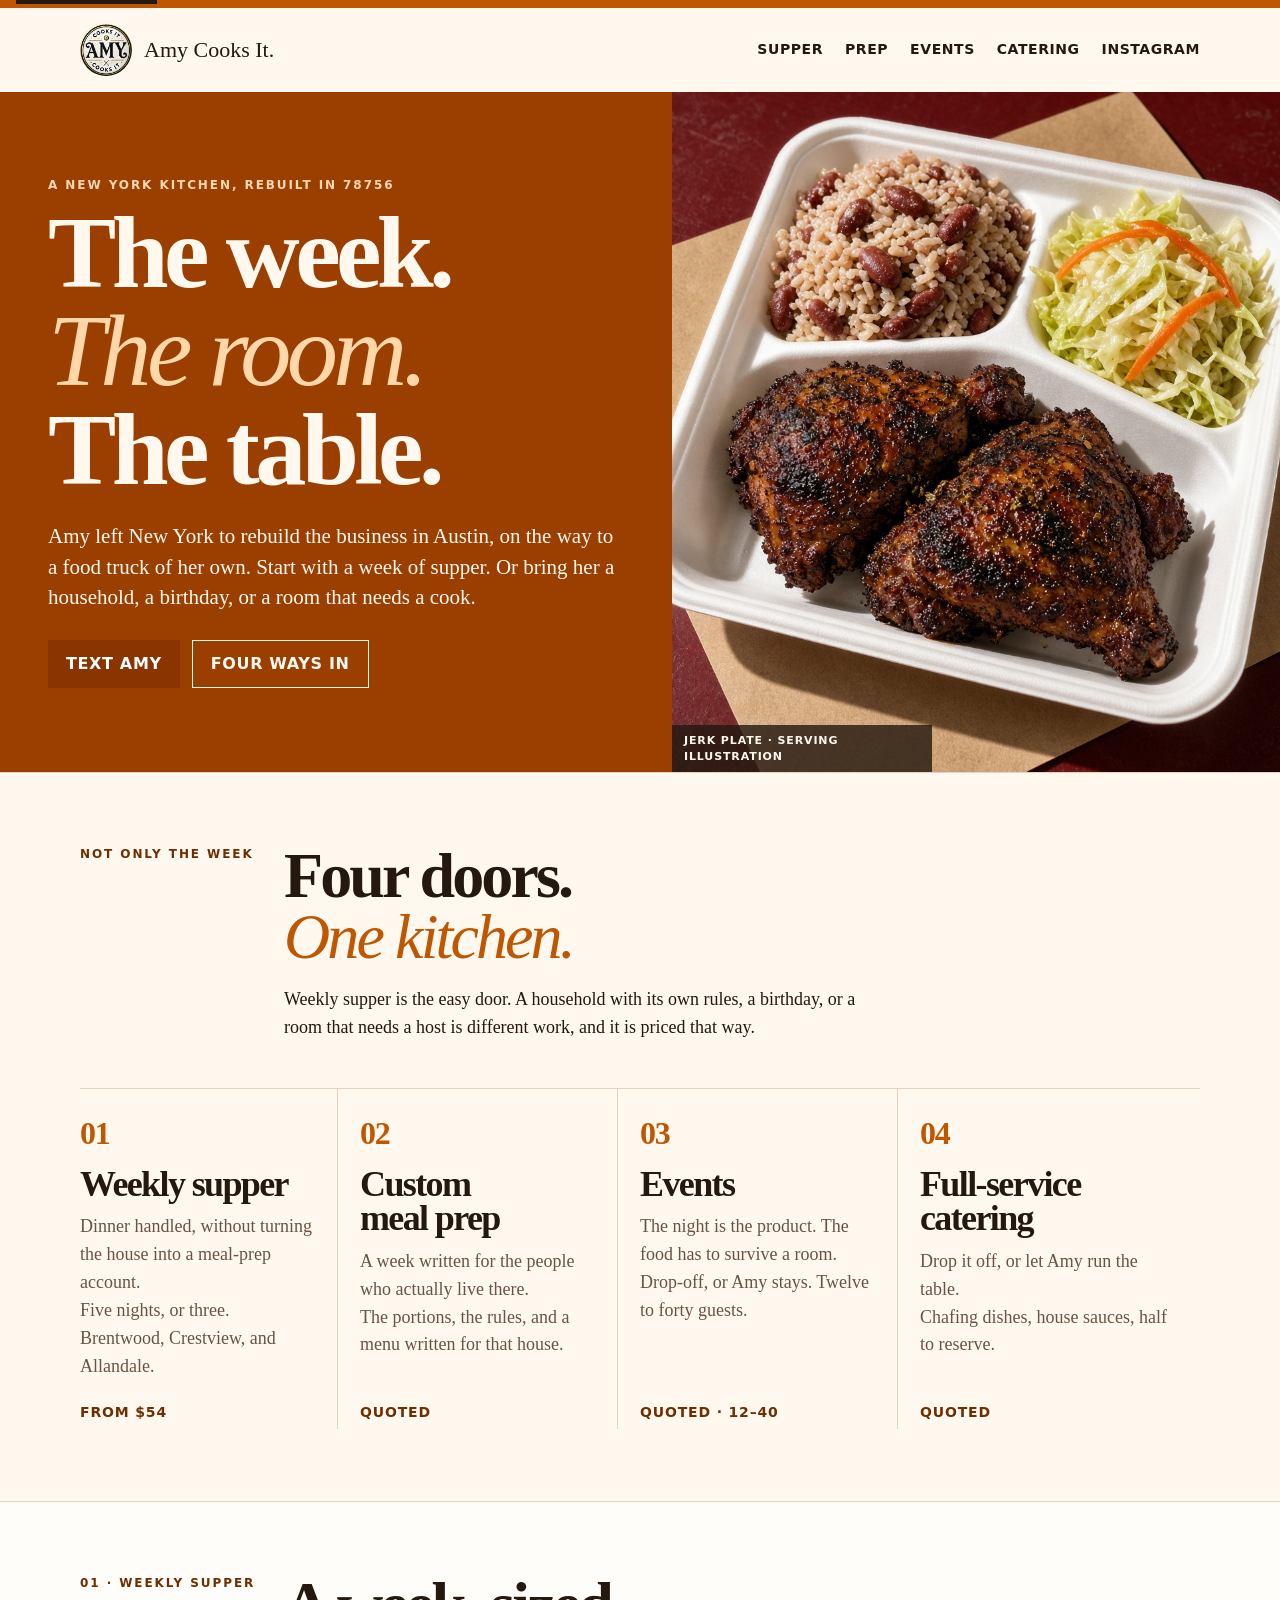
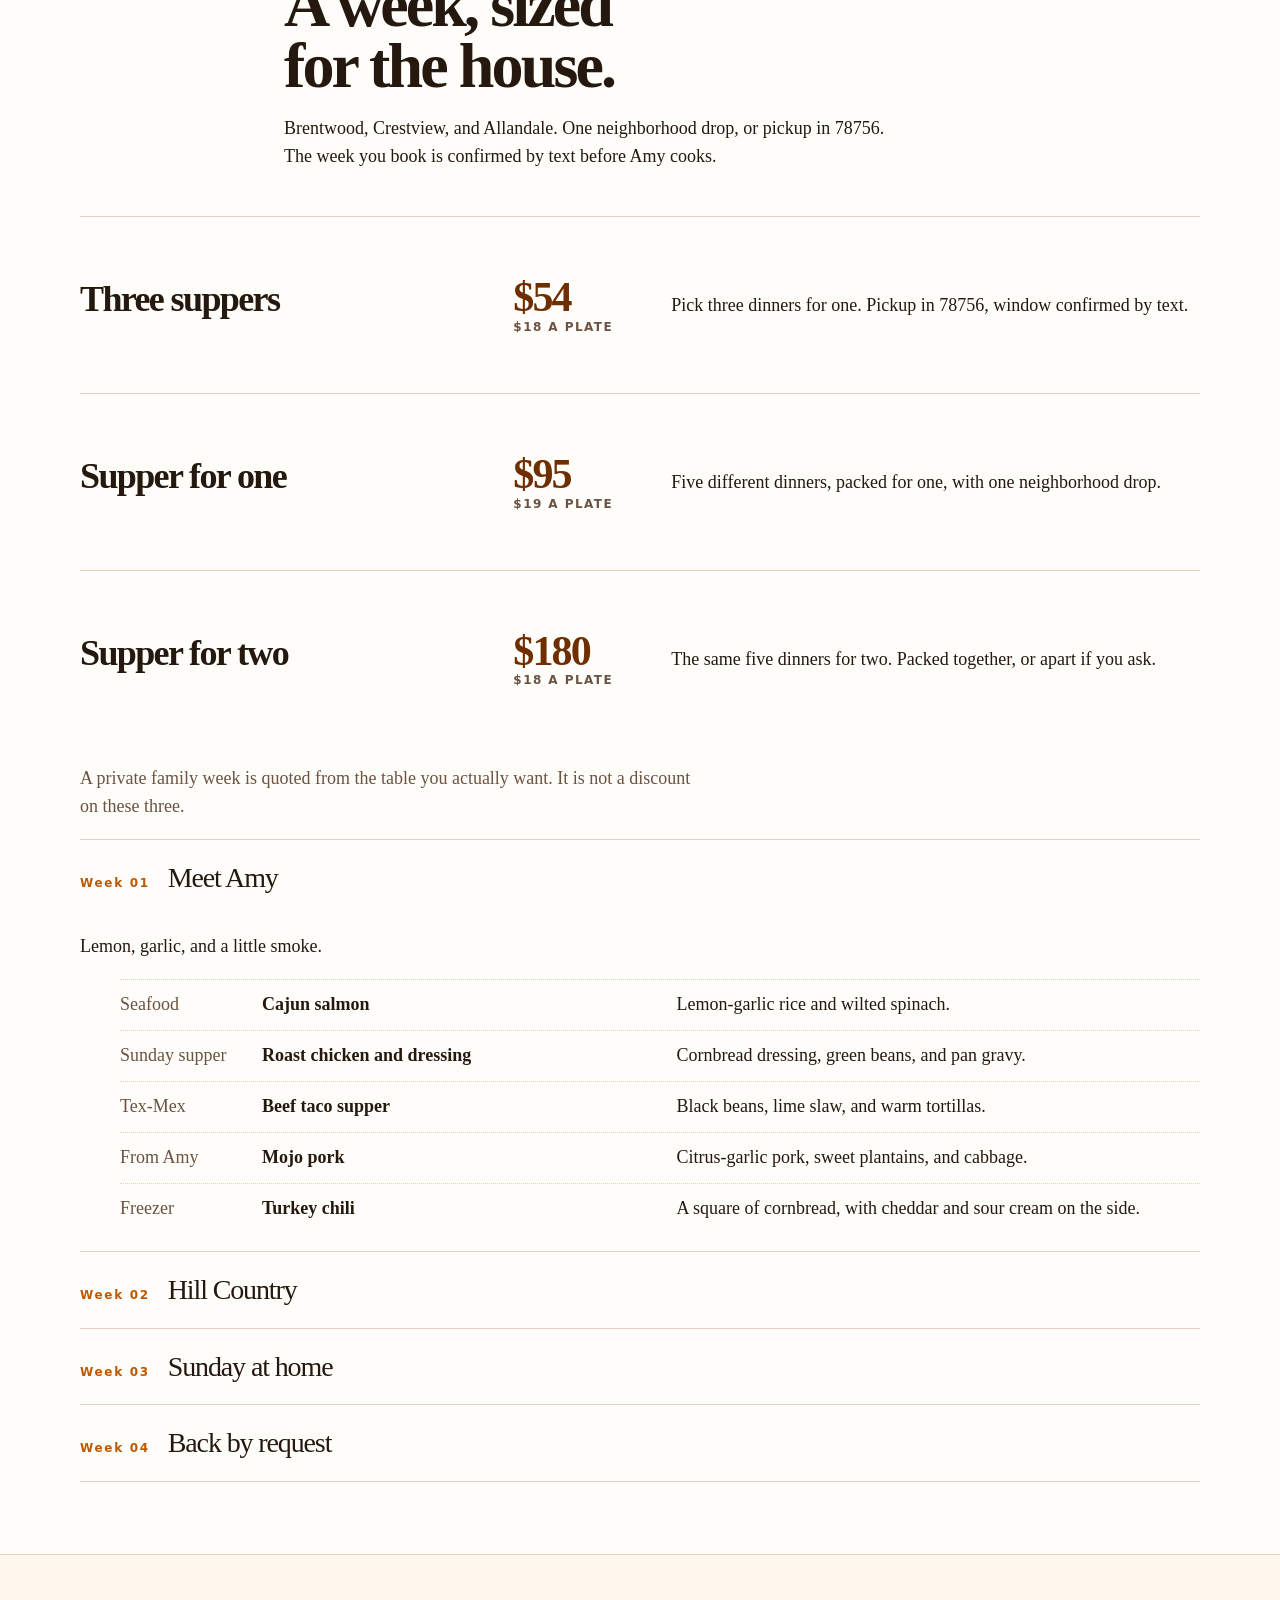
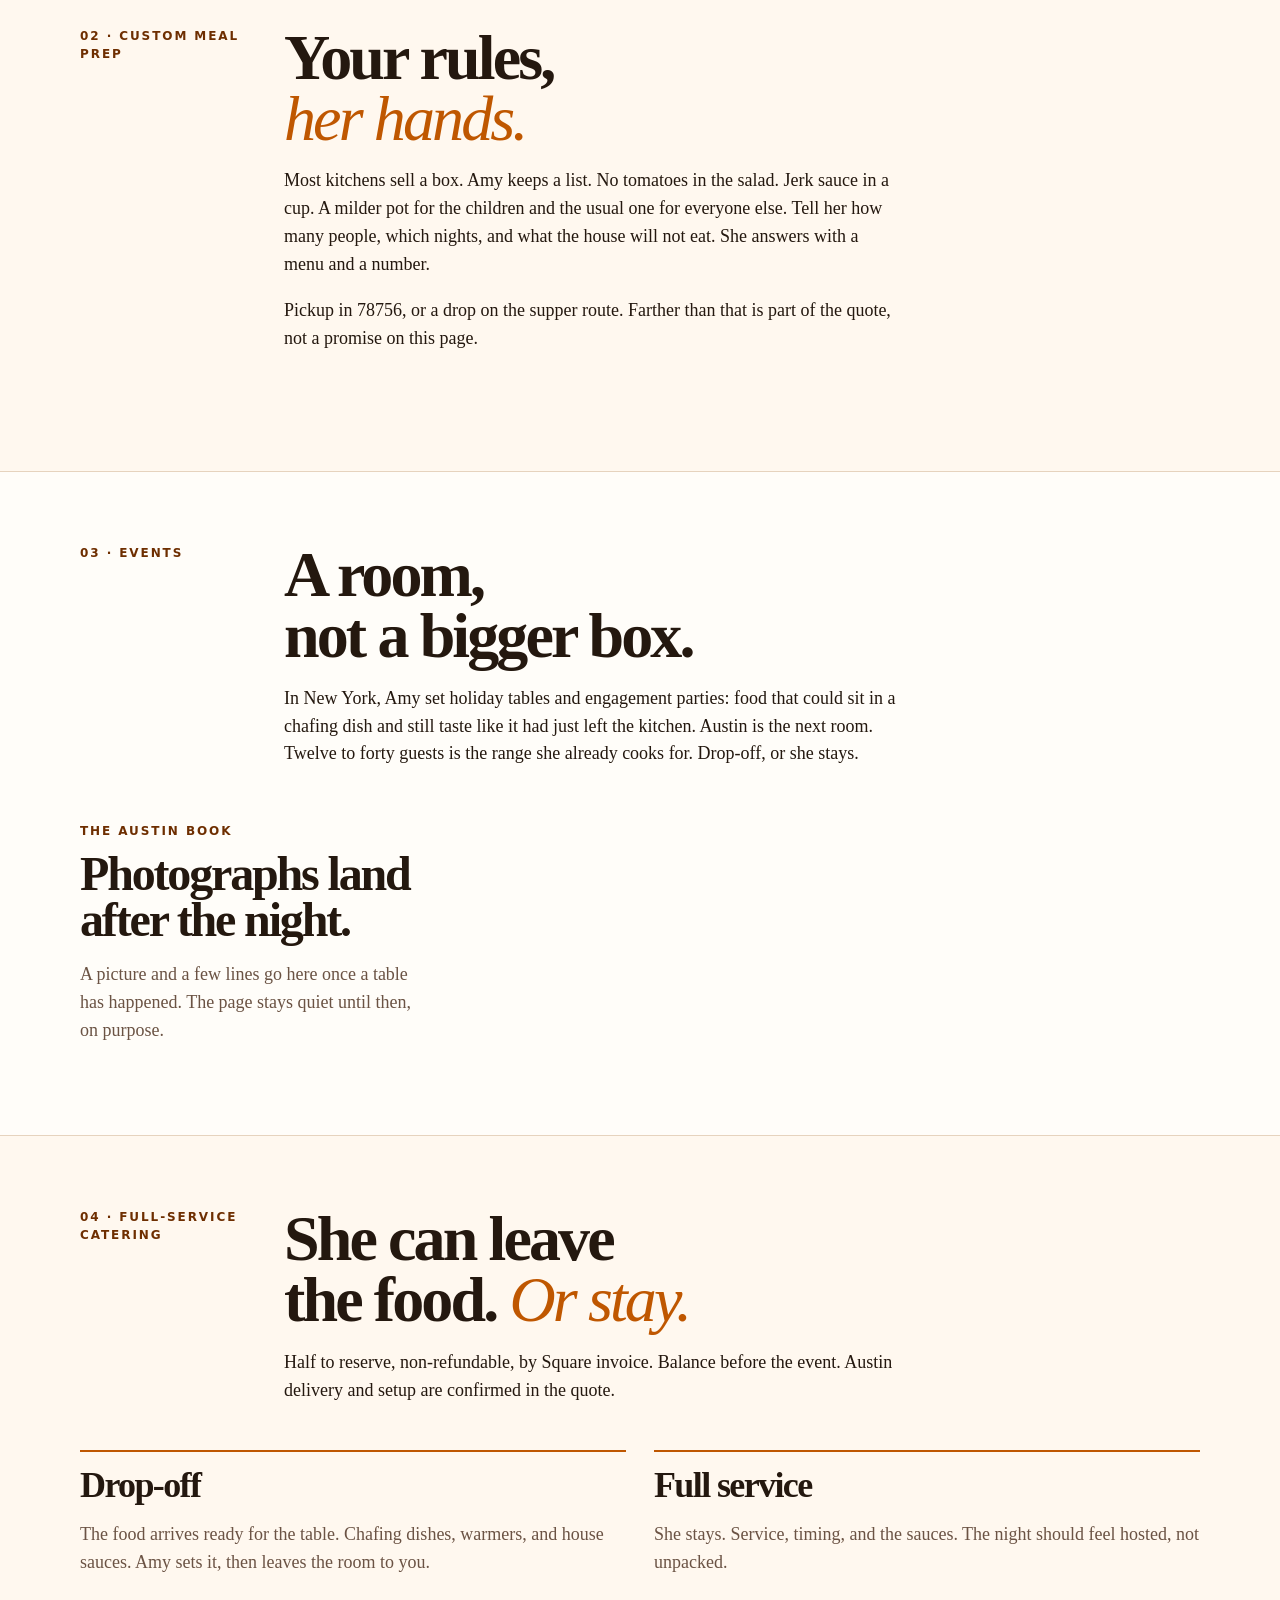
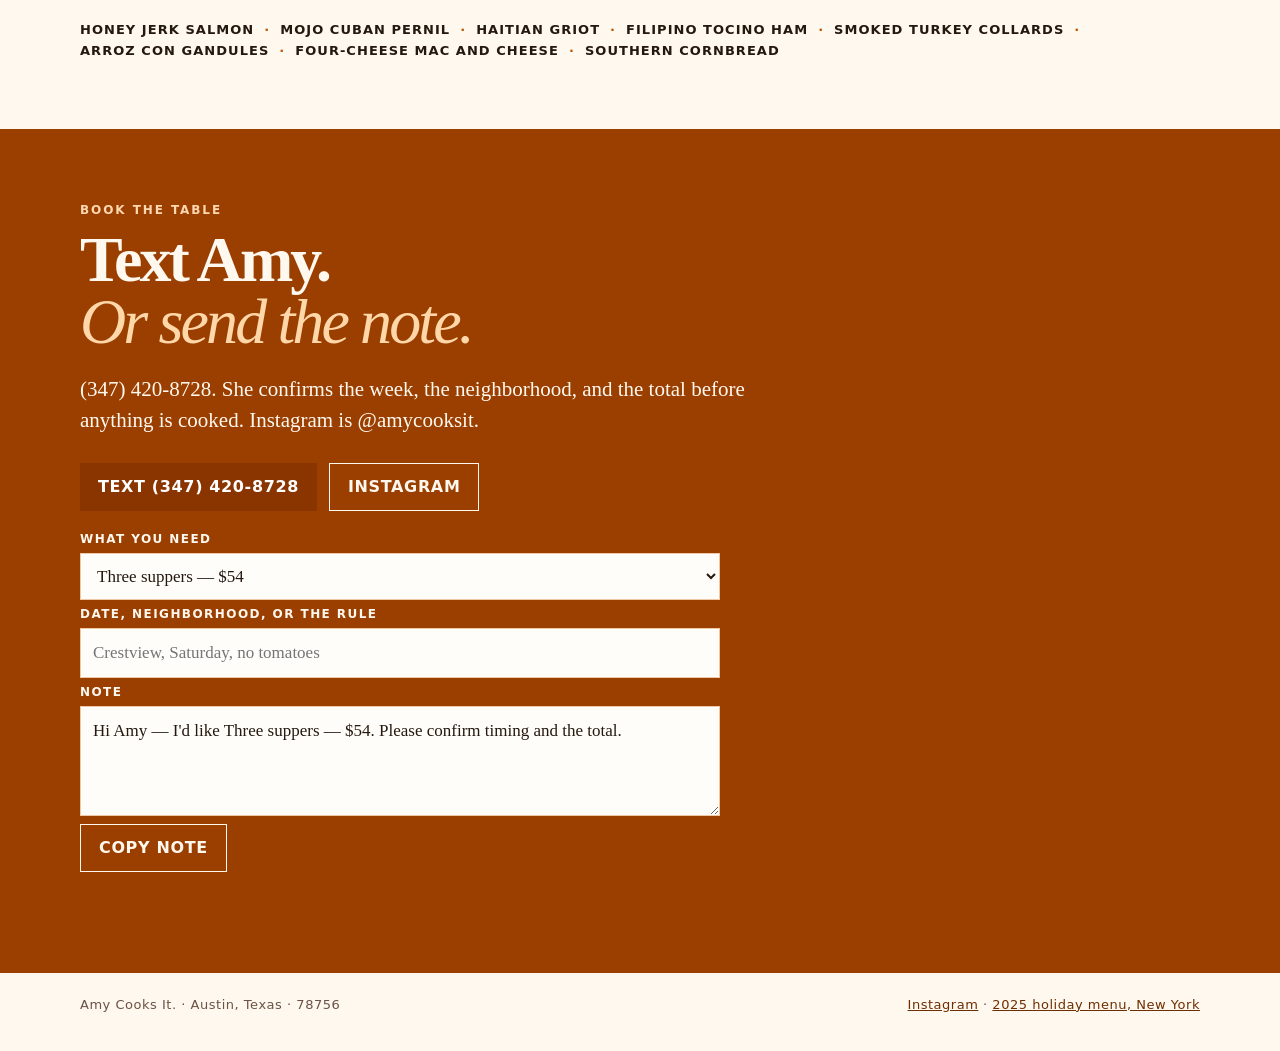
==== index.html @ f2793f68 "Open the Austin landing page. Weekly supper is one door. Custom prep, events, and full-service cater" ====
<!doctype html>
<html lang="en">
<head>
  <meta charset="utf-8">
  <meta name="viewport" content="width=device-width, initial-scale=1">
  <title>Amy Cooks It — supper, prep, events, and catering in Austin</title>
  <meta name="description" content="A New York kitchen rebuilding in Austin. Weekly supper in 78756, custom meal prep, events, and full-service catering. Text Amy to book the table.">
  <link rel="canonical" href="https://amycooksit.com/">
  <meta name="theme-color" content="#bf5700">
  <meta property="og:type" content="website">
  <meta property="og:title" content="Amy Cooks It — supper, prep, events, and catering in Austin">
  <meta property="og:description" content="A New York kitchen rebuilding in Austin. Weekly supper in 78756, custom meal prep, events, and full-service catering. Text Amy to book the table.">
  <meta property="og:url" content="https://amycooksit.com/">
  <meta property="og:image" content="https://amycooksit.com/assets/images/jerk.jpg?v=35c0de9d">
  <meta name="twitter:card" content="summary_large_image">
  <link rel="icon" href="favicon.png" type="image/png">
  <link rel="apple-touch-icon" href="apple-touch-icon.png">
  <link rel="stylesheet" href="assets/css/site.css">
  <script type="application/ld+json">{"@context":"https://schema.org","@type":"FoodEstablishment","name":"Amy Cooks It","url":"https://amycooksit.com/","telephone":"+13474208728","image":"https://amycooksit.com/assets/images/jerk.jpg?v=35c0de9d","servesCuisine":["Latin American","Caribbean","American"],"areaServed":{"@type":"City","name":"Austin","address":{"@type":"PostalAddress","addressRegion":"TX","postalCode":"78756","addressCountry":"US"}},"sameAs":["https://www.instagram.com/amycooksit/"]}</script>
</head>
<body>
  <a class="skip" href="#main">Skip to the table</a>
  <div class="wrap">
    <header>
      <a class="brand" href="#top"><img src="assets/images/logo.jpg?v=2afdb719" width="745" height="745" alt="">Amy Cooks It.</a>
      <button class="nav-toggle" type="button" aria-expanded="false" aria-controls="nav">Menu</button>
      <nav id="nav" class="nav" aria-label="On this page">
        <a href="#supper">Supper</a>
        <a href="#prep">Prep</a>
        <a href="#events">Events</a>
        <a href="#catering">Catering</a>
        <a href="https://www.instagram.com/amycooksit/" rel="me noopener noreferrer">Instagram</a>
      </nav>
    </header>
  </div>
  <main id="main">
    <section class="hero" id="top">
      <div class="hero-copy">
        <p class="kicker">A New York kitchen, rebuilt in 78756</p>
        <h1>The week.<br><em>The room.</em><br>The table.</h1>
        <p class="lede">Amy left New York to rebuild the business in Austin, on the way to a food truck of her own. Start with a week of supper. Or bring her a household, a birthday, or a room that needs a cook.</p>
        <div class="actions">
          <a class="button" id="text-amy" href="sms:+13474208728">Text Amy</a>
          <a class="button quiet" href="#paths">Four ways in</a>
        </div>
      </div>
      <figure>
        <img src="assets/images/jerk.jpg?v=35c0de9d" width="1024" height="1024" alt="Jerk chicken with rice and peas and steamed cabbage, a serving illustration standing in until a kitchen photograph replaces it" fetchpriority="high">
        <figcaption>Jerk plate · serving illustration</figcaption>
      </figure>
    </section>

    <section class="section" id="paths">
      <div class="wrap">
        <div class="section-head">
          <p class="kicker">Not only the week</p>
          <div>
            <h2>Four doors.<br><em>One kitchen.</em></h2>
            <p>Weekly supper is the easy door. A household with its own rules, a birthday, or a room that needs a host is different work, and it is priced that way.</p>
          </div>
        </div>
        <div class="paths"><article class="service"><span class="number">01</span><h3>Weekly supper</h3><p>Dinner handled, without turning the house into a meal-prep account.</p><p>Five nights, or three. Brentwood, Crestview, and Allandale.</p><a href="#supper">From $54</a></article><article class="service"><span class="number">02</span><h3>Custom meal prep</h3><p>A week written for the people who actually live there.</p><p>The portions, the rules, and a menu written for that house.</p><a href="#prep">Quoted</a></article><article class="service"><span class="number">03</span><h3>Events</h3><p>The night is the product. The food has to survive a room.</p><p>Drop-off, or Amy stays. Twelve to forty guests.</p><a href="#events">Quoted · 12–40</a></article><article class="service"><span class="number">04</span><h3>Full-service catering</h3><p>Drop it off, or let Amy run the table.</p><p>Chafing dishes, house sauces, half to reserve.</p><a href="#catering">Quoted</a></article></div>
      </div>
    </section>

    <section class="section sheet" id="supper">
      <div class="wrap">
        <div class="section-head">
          <p class="kicker">01 · Weekly supper</p>
          <div>
            <h2>A week, sized<br>for the house.</h2>
            <p>Brentwood, Crestview, and Allandale. One neighborhood drop, or pickup in 78756. The week you book is confirmed by text before Amy cooks.</p>
          </div>
        </div>
        <div class="tiers"><article class="price-row"><h3>Three suppers</h3><p class="price">$54<small class="unit">$18 a plate</small></p><p>Pick three dinners for one. Pickup in 78756, window confirmed by text.</p></article><article class="price-row"><h3>Supper for one</h3><p class="price">$95<small class="unit">$19 a plate</small></p><p>Five different dinners, packed for one, with one neighborhood drop.</p></article><article class="price-row"><h3>Supper for two</h3><p class="price">$180<small class="unit">$18 a plate</small></p><p>The same five dinners for two. Packed together, or apart if you ask.</p></article></div>
        <p class="note">A private family week is quoted from the table you actually want. It is not a discount on these three.</p>
        <div class="weeks"><details open><summary><span>Week 01</span>Meet Amy</summary><p>Lemon, garlic, and a little smoke.</p><ol><li class="dish"><i>Seafood</i><b>Cajun salmon</b><span>Lemon-garlic rice and wilted spinach.</span></li><li class="dish"><i>Sunday supper</i><b>Roast chicken and dressing</b><span>Cornbread dressing, green beans, and pan gravy.</span></li><li class="dish"><i>Tex-Mex</i><b>Beef taco supper</b><span>Black beans, lime slaw, and warm tortillas.</span></li><li class="dish"><i>From Amy</i><b>Mojo pork</b><span>Citrus-garlic pork, sweet plantains, and cabbage.</span></li><li class="dish"><i>Freezer</i><b>Turkey chili</b><span>A square of cornbread, with cheddar and sour cream on the side.</span></li></ol></details><details><summary><span>Week 02</span>Hill Country</summary><p>Brown gravy and green chile.</p><ol><li class="dish"><i>Seafood</i><b>Garlic shrimp pasta</b><span>A light garlic cream and a cool cucumber salad.</span></li><li class="dish"><i>Sunday supper</i><b>Chopped steak</b><span>Onion gravy, mashed potatoes, and roasted carrots.</span></li><li class="dish"><i>Tex-Mex</i><b>Chicken enchiladas verdes</b><span>Green chile sauce and pinto beans.</span></li><li class="dish"><i>From Amy</i><b>Peruvian roast chicken</b><span>Rice, with ají verde spooned on at the table.</span></li><li class="dish"><i>Freezer</i><b>White bean stew</b><span>Smoked turkey, white beans, and tender greens.</span></li></ol></details><details><summary><span>Week 03</span>Sunday at home</summary><p>A slow pot on the stove.</p><ol><li class="dish"><i>Seafood</i><b>Lemon-herb fish</b><span>Roasted potatoes and green beans.</span></li><li class="dish"><i>Sunday supper</i><b>Turkey meatloaf</b><span>Buttery mash with pan gravy.</span></li><li class="dish"><i>Tex-Mex</i><b>Pork and black-bean bowl</b><span>Seasoned pork over rice, with crunchy slaw.</span></li><li class="dish"><i>From Amy</i><b>Curry stew chicken</b><span>Chicken simmered with potatoes and carrots.</span></li><li class="dish"><i>Freezer</i><b>Beef picadillo</b><span>Seasoned beef, rice, and sweet plantains.</span></li></ol></details><details><summary><span>Week 04</span>Back by request</summary><p>The plates people ask for again.</p><ol><li class="dish"><i>Seafood</i><b>Cajun salmon</b><span>Lemon rice and garlicky greens.</span></li><li class="dish"><i>Sunday supper</i><b>Sunday pot roast</b><span>Slow-braised beef, carrots, and pan juices.</span></li><li class="dish"><i>Tex-Mex</i><b>Beef taco night</b><span>Warm tortillas, beans, and toppings packed apart.</span></li><li class="dish"><i>From Amy</i><b>Jerk chicken</b><span>Rice and peas, steamed cabbage, extra jerk sauce on the side.</span></li><li class="dish"><i>Freezer</i><b>Turkey chili</b><span>Amy’s pot, with the cold toppings tucked alongside.</span></li></ol></details></div>
      </div>
    </section>

    <section class="section" id="prep">
      <div class="wrap">
        <div class="section-head">
          <p class="kicker">02 · Custom meal prep</p>
          <div>
            <h2>Your rules,<br><em>her hands.</em></h2>
            <p>Most kitchens sell a box. Amy keeps a list. No tomatoes in the salad. Jerk sauce in a cup. A milder pot for the children and the usual one for everyone else. Tell her how many people, which nights, and what the house will not eat. She answers with a menu and a number.</p>
            <p>Pickup in 78756, or a drop on the supper route. Farther than that is part of the quote, not a promise on this page.</p>
          </div>
        </div>
      </div>
    </section>

    <section class="section sheet" id="events">
      <div class="wrap">
        <div class="section-head">
          <p class="kicker">03 · Events</p>
          <div>
            <h2>A room,<br>not a bigger box.</h2>
            <p>In New York, Amy set holiday tables and engagement parties: food that could sit in a chafing dish and still taste like it had just left the kitchen. Austin is the next room. Twelve to forty guests is the range she already cooks for. Drop-off, or she stays.</p>
          </div>
        </div>
        <div class="book-empty"><p class="kicker">The Austin book</p><h2>Photographs land after the night.</h2><p>A picture and a few lines go here once a table has happened. The page stays quiet until then, on purpose.</p></div>
      </div>
    </section>

    <section class="section" id="catering">
      <div class="wrap">
        <div class="section-head">
          <p class="kicker">04 · Full-service catering</p>
          <div>
            <h2>She can leave<br>the food. <em>Or stay.</em></h2>
            <p>Half to reserve, non-refundable, by Square invoice. Balance before the event. Austin delivery and setup are confirmed in the quote.</p>
          </div>
        </div>
        <div class="split">
          <article class="offer">
            <h3>Drop-off</h3>
            <p>The food arrives ready for the table. Chafing dishes, warmers, and house sauces. Amy sets it, then leaves the room to you.</p>
          </article>
          <article class="offer">
            <h3>Full service</h3>
            <p>She stays. Service, timing, and the sauces. The night should feel hosted, not unpacked.</p>
          </article>
        </div>
        <ul class="kitchen"><li>Honey jerk salmon</li><li>Mojo Cuban pernil</li><li>Haitian griot</li><li>Filipino tocino ham</li><li>Smoked turkey collards</li><li>Arroz con gandules</li><li>Four-cheese mac and cheese</li><li>Southern cornbread</li></ul>
      </div>
    </section>

    <section class="close" id="book">
      <div class="wrap">
        <p class="kicker">Book the table</p>
        <h2>Text Amy.<br><em>Or send the note.</em></h2>
        <p class="lede">(347) 420-8728. She confirms the week, the neighborhood, and the total before anything is cooked. Instagram is @amycooksit.</p>
        <div class="close-actions">
          <a class="button" href="sms:+13474208728">Text (347) 420-8728</a>
          <a class="button quiet" href="https://www.instagram.com/amycooksit/" rel="me noopener noreferrer">Instagram</a>
          
        </div>
        <form class="form" action="sms:+13474208728">
          <label for="offer">What you need</label>
          <select id="offer"><option>Three suppers — $54</option><option>Supper for one — $95</option><option>Supper for two — $180</option><option>Custom meal prep — quote</option><option>Events — quote</option><option>Full-service catering — quote</option></select>
          <label for="note">Date, neighborhood, or the rule</label>
          <input id="note" name="note" autocomplete="off" placeholder="Crestview, Saturday, no tomatoes">
          <label for="msg">Note</label>
          <textarea id="msg" readonly>Hi Amy — I’d like to book a table. Please confirm timing and the total.</textarea>
          <button class="quiet" id="copy" type="button">Copy note</button>
          <span id="status" role="status"></span>
        </form>
      </div>
    </section>
  </main>
  <div class="wrap">
    <footer>
      <span>Amy Cooks It. · Austin, Texas · 78756</span>
      <span>
        <a href="https://www.instagram.com/amycooksit/" rel="me noopener noreferrer">Instagram</a>
        
        · <a href="https://astonmadeit.github.io/amycooksit-holiday-menu/">2025 holiday menu, New York</a>
      </span>
    </footer>
  </div>
  <script src="assets/js/site.js" defer></script>
</body>
</html>
---- assets/css/site.css ----
:root {
  --burnt: #bf5700;
  --field: #9a3f00;
  --ink: #24180f;
  --muted: #6b5344;
  --paper: #fff8ef;
  --sheet: #fffdf9;
  --line: #e6d3be;
  --deep: #6e2e00;
  --measure: 68ch;
  --page: 1120px;
  color-scheme: light;
}

* { box-sizing: border-box; }

html { scroll-behavior: smooth; }

body {
  margin: 0;
  background: var(--paper);
  color: var(--ink);
  font: 18px/1.55 "Iowan Old Style", Palatino, Georgia, serif;
  text-rendering: optimizeLegibility;
}

body::before {
  content: "";
  display: block;
  height: 8px;
  background: var(--burnt);
}

img { max-width: 100%; display: block; }

a { color: inherit; }

:focus-visible {
  outline: 3px solid var(--deep);
  outline-offset: 3px;
}

.skip {
  position: absolute;
  left: 16px;
  top: -40px;
  background: var(--ink);
  color: white;
  padding: 8px 12px;
  z-index: 5;
}

.skip:focus { top: 16px; }

.wrap {
  width: min(var(--page), calc(100% - 40px));
  margin-inline: auto;
}

.kicker, .nav a, .brand span, .price-row small, .unit, footer, button, .text-link, .nav-toggle {
  font-family: ui-sans-serif, system-ui, sans-serif;
}

.kicker {
  margin: 0 0 10px;
  font-size: 12px;
  font-weight: 700;
  letter-spacing: 0.16em;
  text-transform: uppercase;
  color: var(--deep);
}

h1, h2, h3, .price {
  font-weight: 560;
  letter-spacing: -0.045em;
  line-height: 0.96;
  text-wrap: balance;
}

h1 { margin: 0; font-size: clamp(64px, 8vw, 108px); }
h2 { margin: 0; font-size: clamp(40px, 5vw, 68px); }
h3 { margin: 0; font-size: clamp(28px, 3vw, 36px); }

h1 em, h2 em {
  font-style: italic;
  font-weight: 500;
  color: var(--burnt);
}

.lede, .section p, .service p, .event p, .offer p {
  max-width: var(--measure);
}

.lede { margin: 22px 0 0; font-size: 21px; line-height: 1.45; }

header {
  display: flex;
  align-items: center;
  justify-content: space-between;
  gap: 20px;
  min-height: 84px;
}

.brand {
  display: flex;
  align-items: center;
  gap: 12px;
  color: inherit;
  text-decoration: none;
  font-size: 22px;
}

.brand img {
  width: 52px;
  height: 52px;
  border-radius: 50%;
  object-fit: cover;
  background: white;
}

.nav {
  display: flex;
  align-items: center;
  gap: 22px;
}

.nav a, .text-link {
  font-size: 14px;
  font-weight: 650;
  letter-spacing: 0.04em;
  text-transform: uppercase;
  text-decoration: none;
}

.nav a { border-bottom: 1px solid transparent; }
.nav a:hover { border-bottom-color: var(--burnt); }

.nav-toggle {
  display: none;
  border: 1px solid var(--line);
  background: transparent;
  color: var(--ink);
  padding: 8px 12px;
  font-weight: 700;
  letter-spacing: 0.08em;
  text-transform: uppercase;
}

.hero {
  display: grid;
  grid-template-columns: 1.05fr 0.95fr;
  min-height: 680px;
  background: var(--field);
  color: #fff8ef;
}

.hero-copy, .section, .close {
  padding: clamp(36px, 6vw, 72px) 0;
}

.hero-copy {
  width: min(640px, calc(100% - 48px));
  margin-left: auto;
  padding-right: clamp(24px, 4vw, 64px);
  display: flex;
  flex-direction: column;
  justify-content: center;
}

.hero .kicker, .close .kicker { color: #ffd7b0; }
.hero h1 em { color: #ffd7a8; }
.hero .lede { color: #fff8ef; }

.actions, .close-actions {
  display: flex;
  flex-wrap: wrap;
  gap: 12px;
  margin-top: 28px;
  align-items: center;
}

.button, button {
  appearance: none;
  border: 0;
  cursor: pointer;
  text-decoration: none;
  display: inline-flex;
  align-items: center;
  min-height: 48px;
  padding: 0 18px;
  background: #8a3400;
  color: white;
  font: 700 16px/1 ui-sans-serif, system-ui, sans-serif;
  letter-spacing: 0.04em;
  text-transform: uppercase;
}

.button.quiet, button.quiet {
  background: transparent;
  color: inherit;
  border: 1px solid currentColor;
}

.hero figure {
  position: relative;
  min-height: 420px;
  margin: 0;
}

.hero img {
  position: absolute;
  inset: 0;
  width: 100%;
  height: 100%;
  object-fit: cover;
}

.hero figcaption {
  position: absolute;
  left: 0;
  bottom: 0;
  max-width: 34ch;
  padding: 8px 12px;
  background: #24180fcc;
  color: #fff8ef;
  font: 600 11px/1.4 ui-sans-serif, system-ui, sans-serif;
  letter-spacing: 0.08em;
  text-transform: uppercase;
}

.section { border-top: 1px solid var(--line); }
.sheet { background: var(--sheet); }

.section-head {
  display: grid;
  grid-template-columns: 180px 1fr;
  gap: 24px;
  margin-bottom: 28px;
}

.paths {
  display: grid;
  grid-template-columns: repeat(4, 1fr);
  border-top: 1px solid var(--line);
}

.service {
  display: flex;
  flex-direction: column;
  padding: 28px 22px 8px 0;
  border-right: 1px solid var(--line);
  margin-right: 22px;
}

.service:last-child { border-right: 0; margin-right: 0; }
.service .number {
  font: 560 32px/1 "Iowan Old Style", Palatino, Georgia, serif;
  letter-spacing: -0.04em;
  color: var(--burnt);
}
.service h3 { margin: 18px 0 12px; }
.service p { margin: 0; color: var(--muted); }
.service a {
  display: inline-block;
  margin-top: auto;
  padding-top: 22px;
  color: var(--deep);
  font: 700 14px/1.3 ui-sans-serif, system-ui, sans-serif;
  letter-spacing: 0.06em;
  text-transform: uppercase;
  text-decoration: none;
}

.tiers { display: grid; gap: 0; margin-top: 28px; }
.price-row {
  display: grid;
  grid-template-columns: 1.1fr 140px 1.4fr;
  gap: 18px;
  align-items: baseline;
  padding: 18px 0;
  border-top: 1px solid var(--line);
}
.price { font-size: 42px; color: var(--deep); }
.unit {
  display: block;
  margin-top: 4px;
  color: var(--muted);
  font-size: 12px;
  font-weight: 700;
  letter-spacing: 0.12em;
  text-transform: uppercase;
}

.weeks { margin-top: 18px; }
details { border-top: 1px solid var(--line); }
details:last-of-type { border-bottom: 1px solid var(--line); }
summary {
  cursor: pointer;
  display: flex;
  gap: 18px;
  align-items: baseline;
  padding: 16px 0;
  font-size: 28px;
  letter-spacing: -0.04em;
}
summary::-webkit-details-marker { display: none; }
summary span {
  font: 700 12px/1 ui-sans-serif, system-ui, sans-serif;
  letter-spacing: 0.14em;
  color: var(--burnt);
}
.dish {
  display: grid;
  grid-template-columns: 130px 1fr 1.3fr;
  gap: 12px;
  padding: 11px 0;
  border-top: 1px dotted var(--line);
}
.dish b { font-weight: 560; }
.dish i, .note {
  color: var(--muted);
  font-style: normal;
}

.events { display: grid; gap: 28px; }
.event {
  display: grid;
  grid-template-columns: 280px 1fr;
  gap: 28px;
  align-items: center;
}
.event img { width: 100%; aspect-ratio: 1; object-fit: cover; }
.book-empty {
  max-width: 38ch;
  padding-top: 8px;
}
.book-empty h2 { font-size: clamp(32px, 4vw, 48px); }
.book-empty p:last-child { color: var(--muted); }

.kitchen {
  display: flex;
  flex-wrap: wrap;
  gap: 8px 0;
  margin: 28px 0 0;
  padding: 0;
  list-style: none;
}
.kitchen li {
  font: 650 13px/1 ui-sans-serif, system-ui, sans-serif;
  letter-spacing: 0.08em;
  text-transform: uppercase;
}
.kitchen li:not(:last-child)::after {
  content: "·";
  margin: 0 10px;
  color: var(--burnt);
}

.split {
  display: grid;
  grid-template-columns: 1fr 1fr;
  gap: 28px;
  margin-top: 28px;
}
.offer {
  border-top: 2px solid var(--burnt);
  padding-top: 16px;
}
.offer p { color: var(--muted); }

.close {
  background: var(--field);
  color: #fff8ef;
}
.close h2 em { color: #ffd7a8; }
.form {
  display: grid;
  gap: 8px;
  max-width: 640px;
  margin-top: 22px;
}
label {
  font: 700 12px/1 ui-sans-serif, system-ui, sans-serif;
  letter-spacing: 0.12em;
  text-transform: uppercase;
}
select, textarea, input {
  width: 100%;
  border: 1px solid #efc8a4;
  background: #fffdf9;
  color: var(--ink);
  font: 17px/1.4 "Iowan Old Style", Palatino, Georgia, serif;
  padding: 12px;
}
textarea { min-height: 110px; resize: vertical; }
.close button { justify-self: start; }
#status { min-height: 1.4em; font: 15px/1.4 ui-sans-serif, system-ui, sans-serif; }

footer {
  display: flex;
  justify-content: space-between;
  gap: 18px;
  flex-wrap: wrap;
  padding: 22px 0 36px;
  color: var(--muted);
  font-size: 13px;
  letter-spacing: 0.04em;
}
footer a { color: var(--deep); }

@media (max-width: 860px) {
  .wrap { width: min(100% - 32px, var(--page)); }
  .nav-toggle { display: inline-flex; }
  .nav {
    display: none;
    position: absolute;
    top: 92px;
    left: 0;
    right: 0;
    flex-direction: column;
    align-items: flex-start;
    gap: 14px;
    padding: 16px 20px 22px;
    background: var(--paper);
    border-bottom: 1px solid var(--line);
  }
  .nav.open { display: flex; }
  header { position: relative; }
  .hero, .paths, .section-head, .price-row, .dish, .event, .split {
    grid-template-columns: 1fr;
  }
  .hero { min-height: 0; }
  .hero-copy { width: min(100% - 32px, 640px); margin: 0 auto; padding-right: 0; }
  .hero figure { aspect-ratio: 1; }
  .hero img { position: static; height: 100%; }
  .service { border-right: 0; margin-right: 0; border-top: 1px solid var(--line); }
  .paths { border-top: 0; }
  .price { font-size: 36px; }
  summary { font-size: 24px; }
}

@media (prefers-reduced-motion: reduce) {
  html { scroll-behavior: auto; }
}

@media print {
  .nav, .nav-toggle, .actions, .form, .skip, body::before { display: none; }
  .hero, .close { background: white; color: black; }
  .hero h1 em, .close h2 em, .kicker { color: var(--deep); }
}
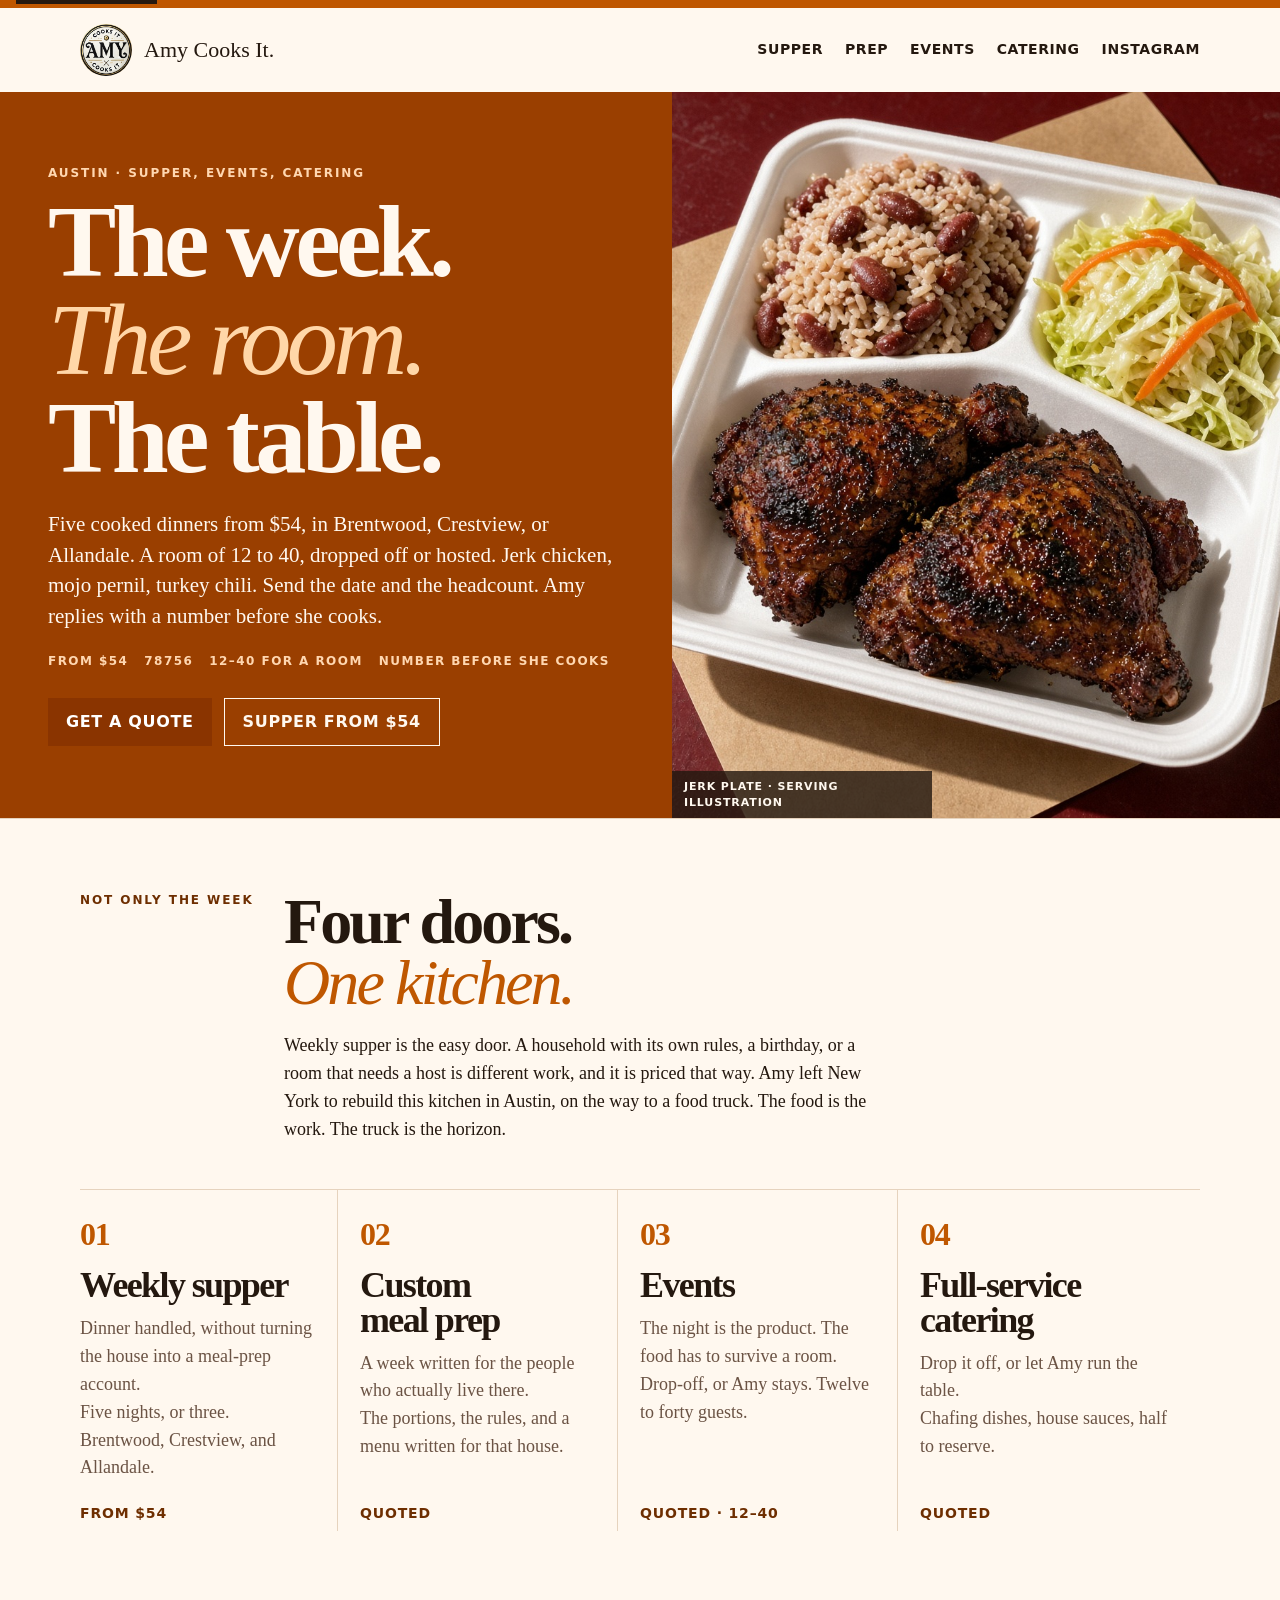
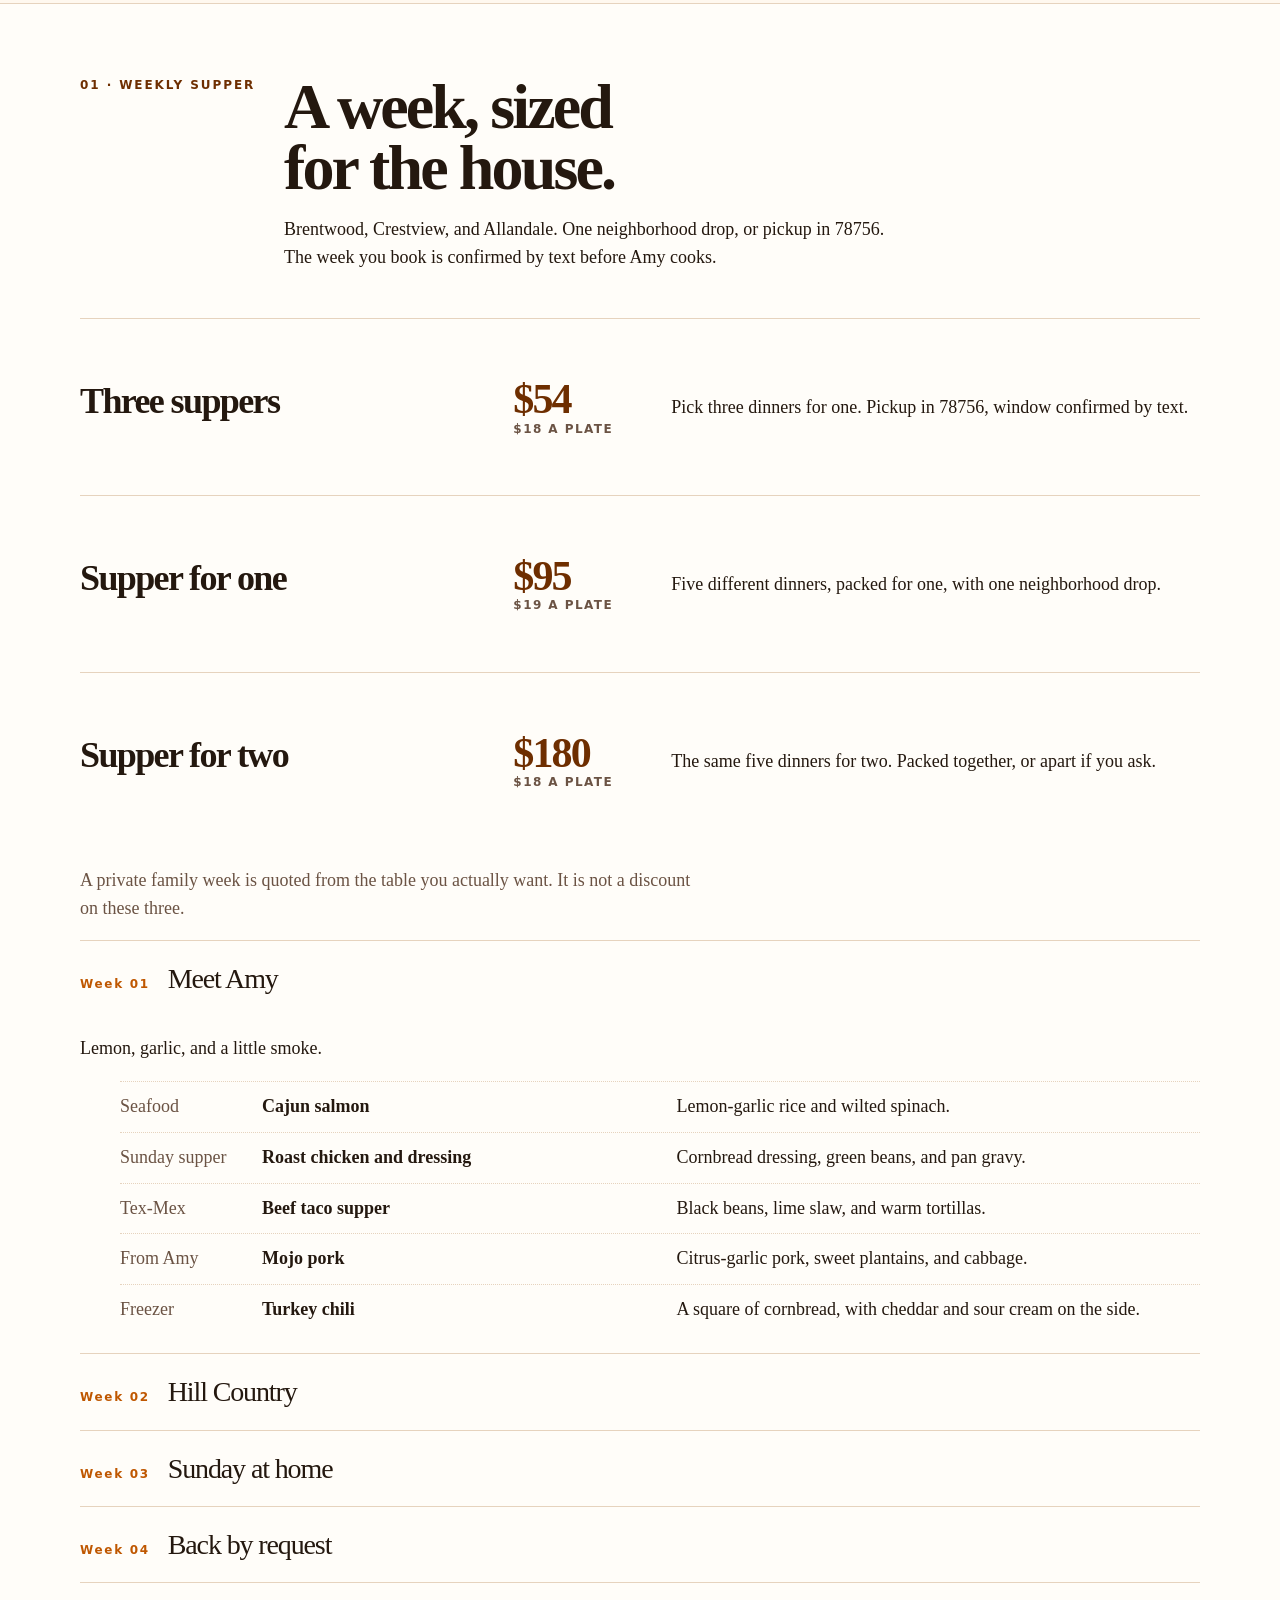
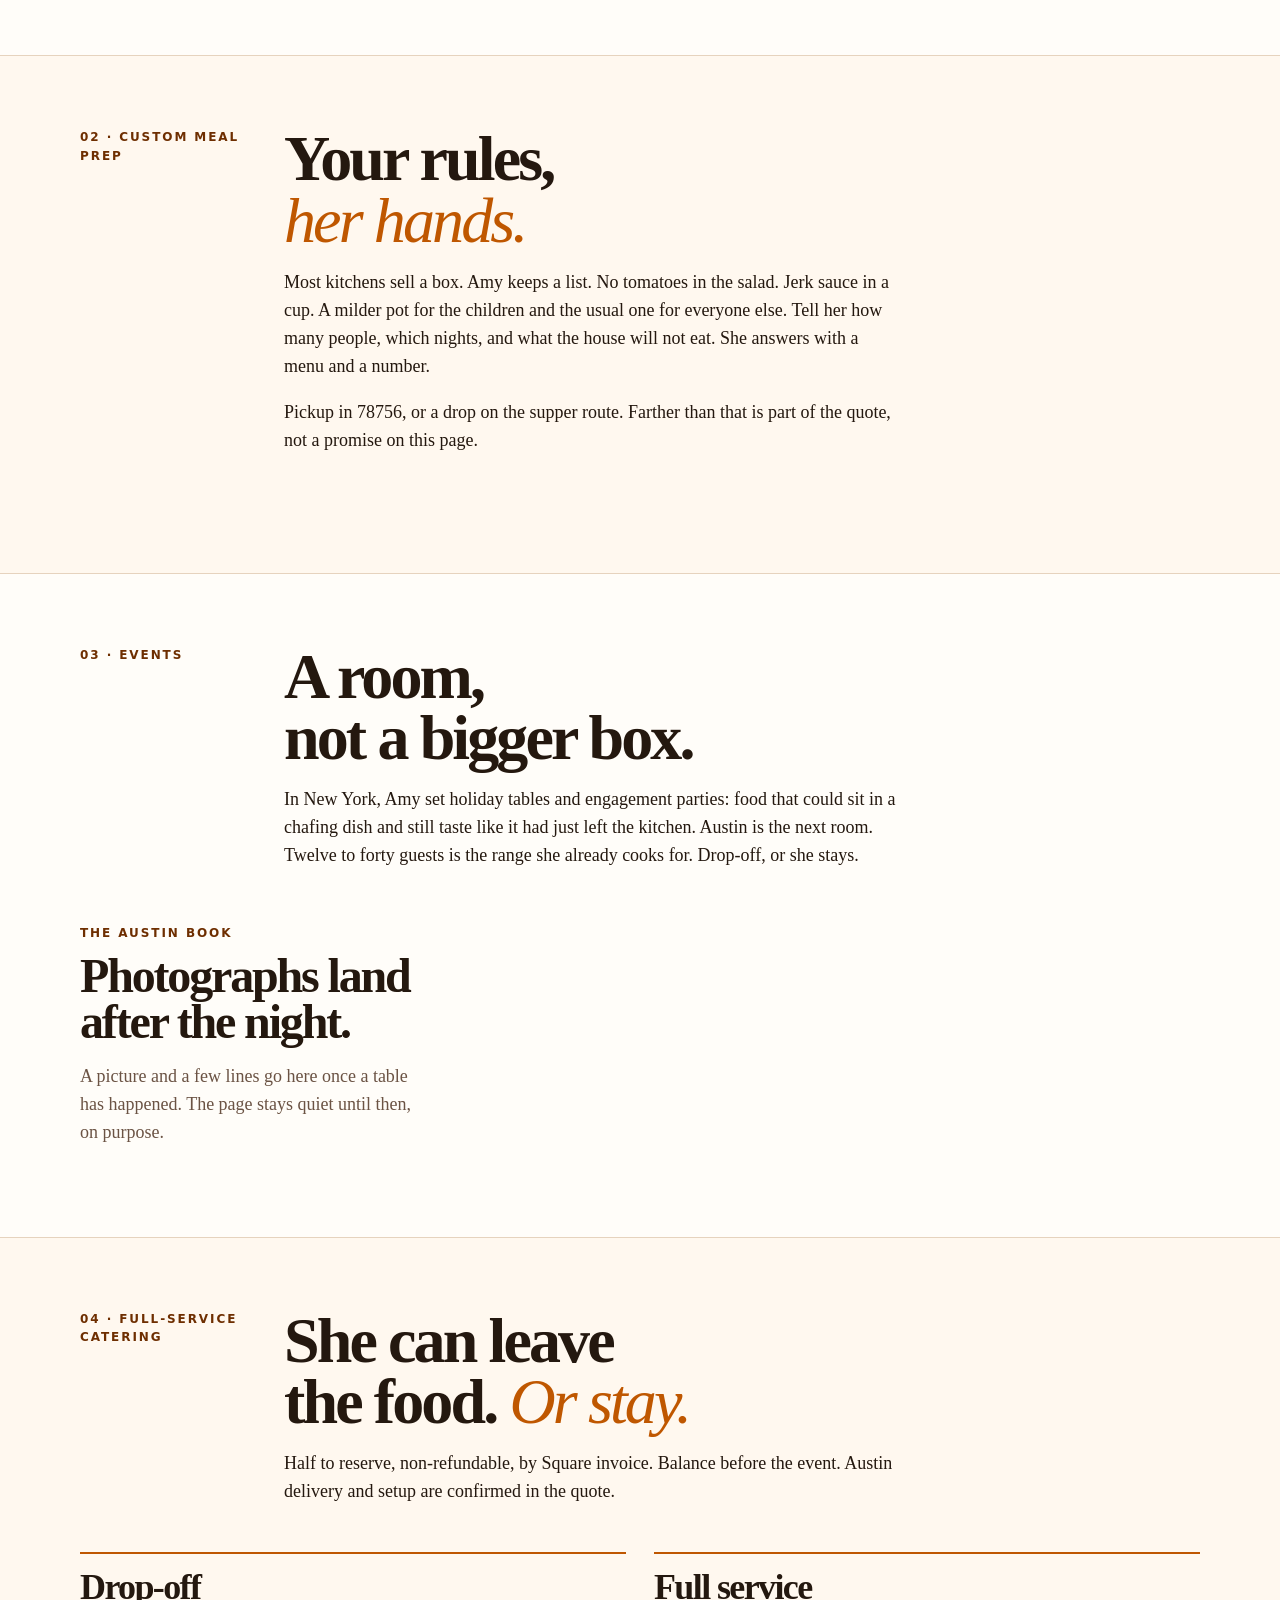
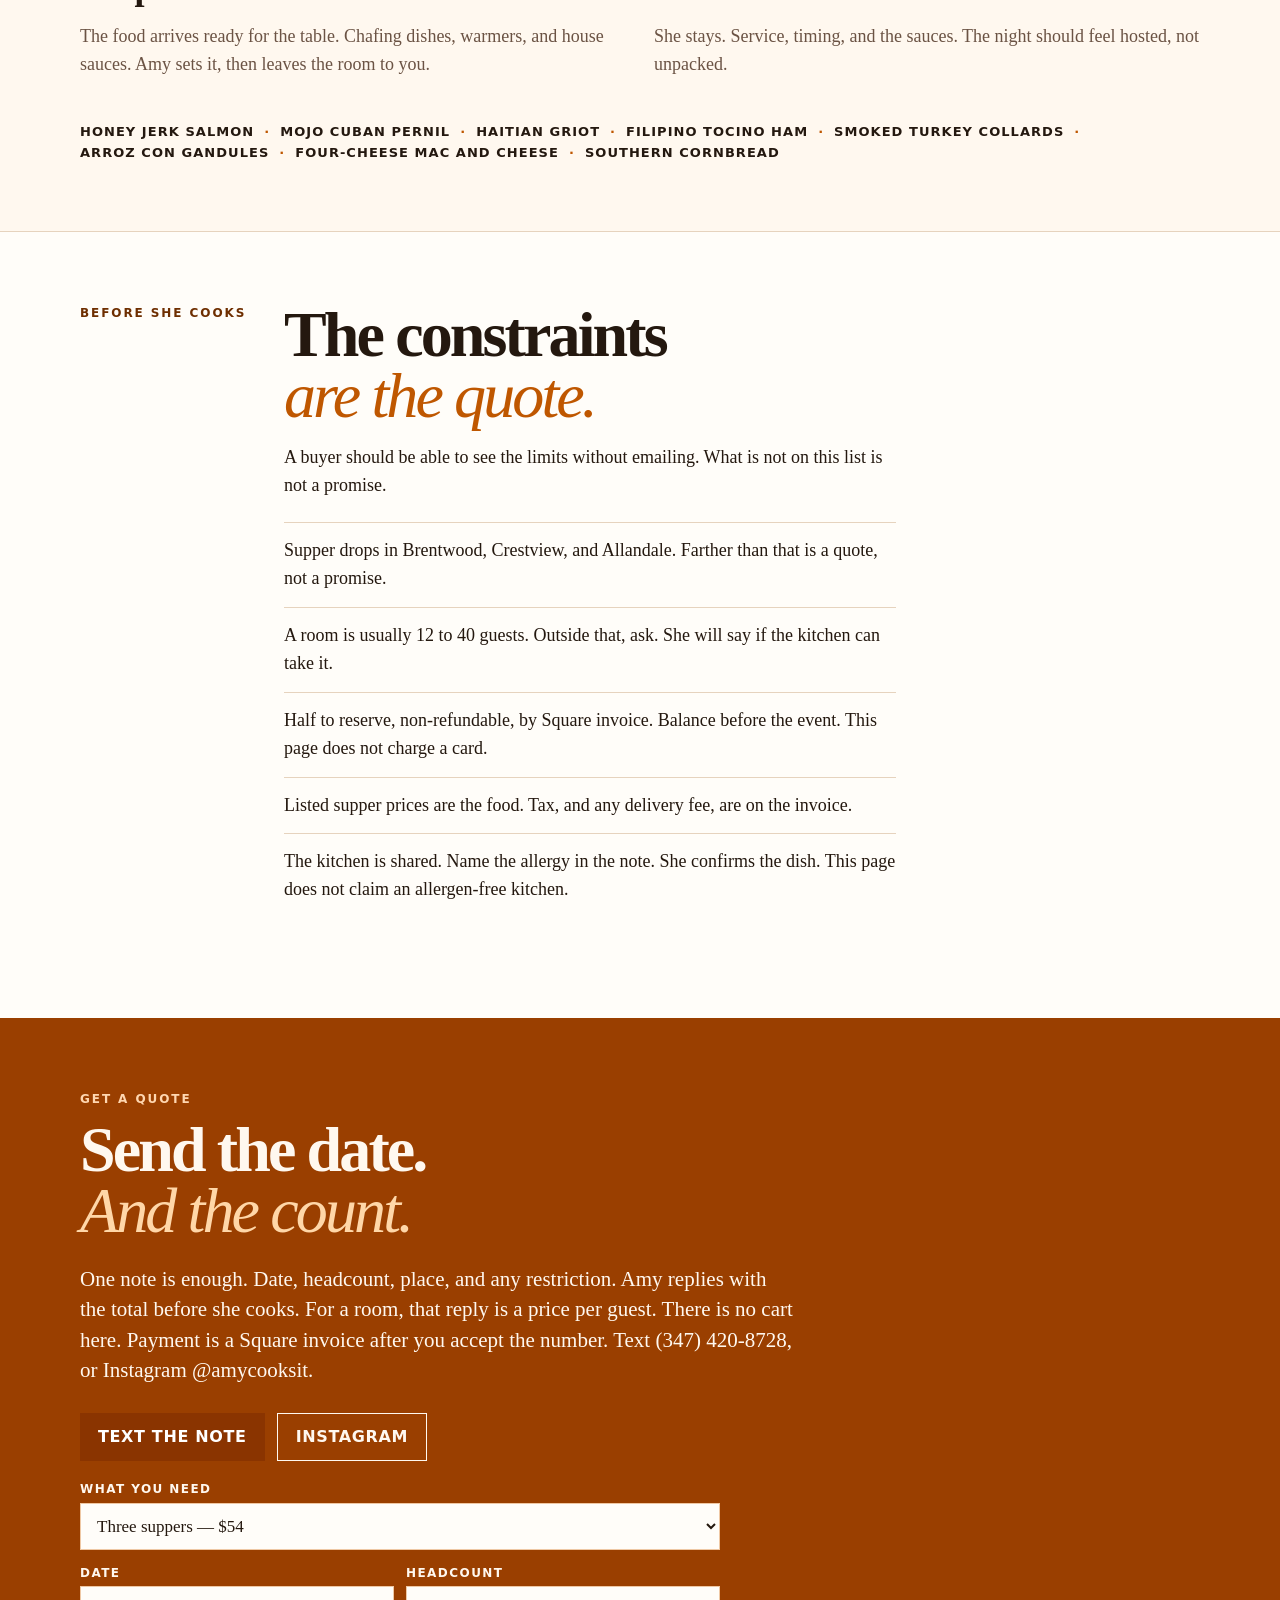
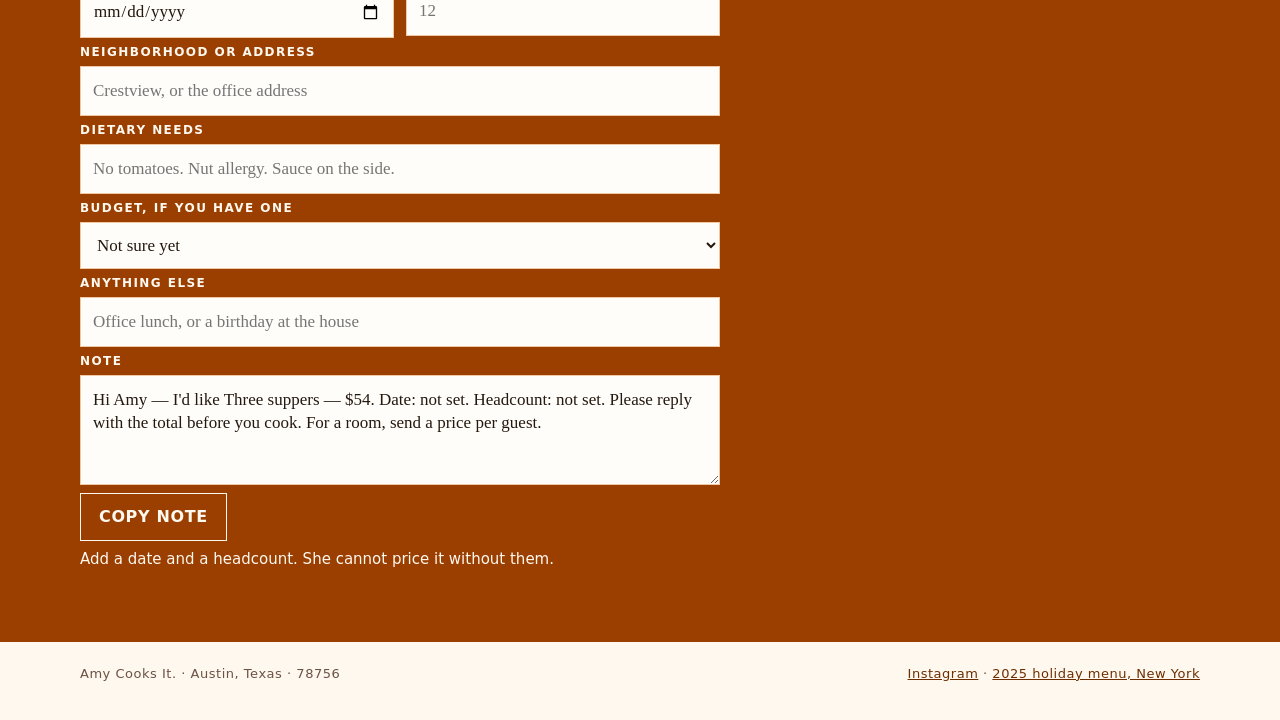
==== commit e55d8808: "Make the page readable as a quote, not a brochure. A first visit now names the price, the place, and" ====
--- a/index.html
+++ b/index.html
@@ -3,20 +3,20 @@
 <head>
   <meta charset="utf-8">
   <meta name="viewport" content="width=device-width, initial-scale=1">
-  <title>Amy Cooks It — supper, prep, events, and catering in Austin</title>
-  <meta name="description" content="A New York kitchen rebuilding in Austin. Weekly supper in 78756, custom meal prep, events, and full-service catering. Text Amy to book the table.">
+  <title>Amy Cooks It — weekly supper in 78756, events and catering in Austin</title>
+  <meta name="description" content="Five cooked dinners from $54 in Brentwood, Crestview, and Allandale. Events and catering for a room of 12 to 40. Send the date and headcount. Amy replies with a number before she cooks.">
   <link rel="canonical" href="https://amycooksit.com/">
   <meta name="theme-color" content="#bf5700">
   <meta property="og:type" content="website">
-  <meta property="og:title" content="Amy Cooks It — supper, prep, events, and catering in Austin">
-  <meta property="og:description" content="A New York kitchen rebuilding in Austin. Weekly supper in 78756, custom meal prep, events, and full-service catering. Text Amy to book the table.">
+  <meta property="og:title" content="Amy Cooks It — weekly supper in 78756, events and catering in Austin">
+  <meta property="og:description" content="Five cooked dinners from $54 in Brentwood, Crestview, and Allandale. Events and catering for a room of 12 to 40. Send the date and headcount. Amy replies with a number before she cooks.">
   <meta property="og:url" content="https://amycooksit.com/">
   <meta property="og:image" content="https://amycooksit.com/assets/images/jerk.jpg?v=35c0de9d">
   <meta name="twitter:card" content="summary_large_image">
   <link rel="icon" href="favicon.png" type="image/png">
   <link rel="apple-touch-icon" href="apple-touch-icon.png">
   <link rel="stylesheet" href="assets/css/site.css">
-  <script type="application/ld+json">{"@context":"https://schema.org","@type":"FoodEstablishment","name":"Amy Cooks It","url":"https://amycooksit.com/","telephone":"+13474208728","image":"https://amycooksit.com/assets/images/jerk.jpg?v=35c0de9d","servesCuisine":["Latin American","Caribbean","American"],"areaServed":{"@type":"City","name":"Austin","address":{"@type":"PostalAddress","addressRegion":"TX","postalCode":"78756","addressCountry":"US"}},"sameAs":["https://www.instagram.com/amycooksit/"]}</script>
+  <script type="application/ld+json">{"@context":"https://schema.org","@type":"FoodEstablishment","name":"Amy Cooks It","url":"https://amycooksit.com/","telephone":"+13474208728","image":"https://amycooksit.com/assets/images/jerk.jpg?v=35c0de9d","servesCuisine":["Latin American","Caribbean","American"],"priceRange":"$","areaServed":[{"@type":"City","name":"Austin"},{"@type":"Place","name":"Brentwood, Austin, TX"},{"@type":"Place","name":"Crestview, Austin, TX"},{"@type":"Place","name":"Allandale, Austin, TX"}],"hasOfferCatalog":{"@type":"OfferCatalog","name":"Weekly supper","itemListElement":[{"@type":"Offer","name":"Three suppers","price":"54","priceCurrency":"USD","description":"Pick three dinners for one. Pickup in 78756, window confirmed by text."},{"@type":"Offer","name":"Supper for one","price":"95","priceCurrency":"USD","description":"Five different dinners, packed for one, with one neighborhood drop."},{"@type":"Offer","name":"Supper for two","price":"180","priceCurrency":"USD","description":"The same five dinners for two. Packed together, or apart if you ask."}]},"sameAs":["https://www.instagram.com/amycooksit/"]}</script>
 </head>
 <body>
   <a class="skip" href="#main">Skip to the table</a>
@@ -36,12 +36,13 @@
   <main id="main">
     <section class="hero" id="top">
       <div class="hero-copy">
-        <p class="kicker">A New York kitchen, rebuilt in 78756</p>
+        <p class="kicker">Austin · supper, events, catering</p>
         <h1>The week.<br><em>The room.</em><br>The table.</h1>
-        <p class="lede">Amy left New York to rebuild the business in Austin, on the way to a food truck of her own. Start with a week of supper. Or bring her a household, a birthday, or a room that needs a cook.</p>
+        <p class="lede">Five cooked dinners from $54, in Brentwood, Crestview, or Allandale. A room of 12 to 40, dropped off or hosted. Jerk chicken, mojo pernil, turkey chili. Send the date and the headcount. Amy replies with a number before she cooks.</p>
+        <ul class="facts"><li>From $54</li><li>78756</li><li>12–40 for a room</li><li>Number before she cooks</li></ul>
         <div class="actions">
-          <a class="button" id="text-amy" href="sms:+13474208728">Text Amy</a>
-          <a class="button quiet" href="#paths">Four ways in</a>
+          <a class="button" href="#book">Get a quote</a>
+          <a class="button quiet" href="#supper">Supper from $54</a>
         </div>
       </div>
       <figure>
@@ -56,7 +57,7 @@
           <p class="kicker">Not only the week</p>
           <div>
             <h2>Four doors.<br><em>One kitchen.</em></h2>
-            <p>Weekly supper is the easy door. A household with its own rules, a birthday, or a room that needs a host is different work, and it is priced that way.</p>
+            <p>Weekly supper is the easy door. A household with its own rules, a birthday, or a room that needs a host is different work, and it is priced that way. Amy left New York to rebuild this kitchen in Austin, on the way to a food truck. The food is the work. The truck is the horizon.</p>
           </div>
         </div>
         <div class="paths"><article class="service"><span class="number">01</span><h3>Weekly supper</h3><p>Dinner handled, without turning the house into a meal-prep account.</p><p>Five nights, or three. Brentwood, Crestview, and Allandale.</p><a href="#supper">From $54</a></article><article class="service"><span class="number">02</span><h3>Custom meal prep</h3><p>A week written for the people who actually live there.</p><p>The portions, the rules, and a menu written for that house.</p><a href="#prep">Quoted</a></article><article class="service"><span class="number">03</span><h3>Events</h3><p>The night is the product. The food has to survive a room.</p><p>Drop-off, or Amy stays. Twelve to forty guests.</p><a href="#events">Quoted · 12–40</a></article><article class="service"><span class="number">04</span><h3>Full-service catering</h3><p>Drop it off, or let Amy run the table.</p><p>Chafing dishes, house sauces, half to reserve.</p><a href="#catering">Quoted</a></article></div>
@@ -127,23 +128,59 @@
       </div>
     </section>
 
+    <section class="section sheet" id="rules">
+      <div class="wrap">
+        <div class="section-head">
+          <p class="kicker">Before she cooks</p>
+          <div>
+            <h2>The constraints<br><em>are the quote.</em></h2>
+            <p>A buyer should be able to see the limits without emailing. What is not on this list is not a promise.</p>
+            <ul class="rules"><li>Supper drops in Brentwood, Crestview, and Allandale. Farther than that is a quote, not a promise.</li><li>A room is usually 12 to 40 guests. Outside that, ask. She will say if the kitchen can take it.</li><li>Half to reserve, non-refundable, by Square invoice. Balance before the event. This page does not charge a card.</li><li>Listed supper prices are the food. Tax, and any delivery fee, are on the invoice.</li><li>The kitchen is shared. Name the allergy in the note. She confirms the dish. This page does not claim an allergen-free kitchen.</li></ul>
+          </div>
+        </div>
+      </div>
+    </section>
+
     <section class="close" id="book">
       <div class="wrap">
-        <p class="kicker">Book the table</p>
-        <h2>Text Amy.<br><em>Or send the note.</em></h2>
-        <p class="lede">(347) 420-8728. She confirms the week, the neighborhood, and the total before anything is cooked. Instagram is @amycooksit.</p>
+        <p class="kicker">Get a quote</p>
+        <h2>Send the date.<br><em>And the count.</em></h2>
+        <p class="lede">One note is enough. Date, headcount, place, and any restriction. Amy replies with the total before she cooks. For a room, that reply is a price per guest. There is no cart here. Payment is a Square invoice after you accept the number. Text (347) 420-8728, or Instagram @amycooksit.</p>
         <div class="close-actions">
-          <a class="button" href="sms:+13474208728">Text (347) 420-8728</a>
+          <a class="button sms" id="text-amy" href="sms:+13474208728">Text the note</a>
           <a class="button quiet" href="https://www.instagram.com/amycooksit/" rel="me noopener noreferrer">Instagram</a>
           
         </div>
         <form class="form" action="sms:+13474208728">
           <label for="offer">What you need</label>
           <select id="offer"><option>Three suppers — $54</option><option>Supper for one — $95</option><option>Supper for two — $180</option><option>Custom meal prep — quote</option><option>Events — quote</option><option>Full-service catering — quote</option></select>
-          <label for="note">Date, neighborhood, or the rule</label>
-          <input id="note" name="note" autocomplete="off" placeholder="Crestview, Saturday, no tomatoes">
+          <div class="pair">
+            <div>
+              <label for="when">Date</label>
+              <input id="when" type="date" name="date">
+            </div>
+            <div>
+              <label for="headcount">Headcount</label>
+              <input id="headcount" type="number" min="1" inputmode="numeric" placeholder="12">
+            </div>
+          </div>
+          <label for="place">Neighborhood or address</label>
+          <input id="place" autocomplete="street-address" placeholder="Crestview, or the office address">
+          <label for="diet">Dietary needs</label>
+          <input id="diet" placeholder="No tomatoes. Nut allergy. Sauce on the side.">
+          <label for="budget">Budget, if you have one</label>
+          <select id="budget">
+            <option value="">Not sure yet</option>
+            <option>The listed supper price</option>
+            <option>Under $500</option>
+            <option>$500 to $1,500</option>
+            <option>$1,500 to $3,000</option>
+            <option>Over $3,000</option>
+          </select>
+          <label for="note">Anything else</label>
+          <input id="note" autocomplete="off" placeholder="Office lunch, or a birthday at the house">
           <label for="msg">Note</label>
-          <textarea id="msg" readonly>Hi Amy — I’d like to book a table. Please confirm timing and the total.</textarea>
+          <textarea id="msg" readonly>Hi Amy — I’d like a quote. Please reply with the total before you cook.</textarea>
           <button class="quiet" id="copy" type="button">Copy note</button>
           <span id="status" role="status"></span>
         </form>
--- a/assets/css/site.css
+++ b/assets/css/site.css
@@ -170,6 +170,28 @@
 .hero .kicker, .close .kicker { color: #ffd7b0; }
 .hero h1 em { color: #ffd7a8; }
 .hero .lede { color: #fff8ef; }
+
+.facts {
+  display: flex;
+  flex-wrap: wrap;
+  gap: 8px 16px;
+  margin: 22px 0 0;
+  padding: 0;
+  list-style: none;
+  color: #ffd7b0;
+  font: 700 12px/1.4 ui-sans-serif, system-ui, sans-serif;
+  letter-spacing: 0.12em;
+  text-transform: uppercase;
+}
+
+.rules { margin: 22px 0 0; padding: 0; list-style: none; }
+.rules li {
+  max-width: var(--measure);
+  padding: 14px 0;
+  border-top: 1px solid var(--line);
+}
+
+.pair { display: grid; grid-template-columns: 1fr 1fr; gap: 12px; }
 
 .actions, .close-actions {
   display: flex;
@@ -426,7 +448,7 @@
   }
   .nav.open { display: flex; }
   header { position: relative; }
-  .hero, .paths, .section-head, .price-row, .dish, .event, .split {
+  .hero, .paths, .section-head, .price-row, .dish, .event, .split, .pair {
     grid-template-columns: 1fr;
   }
   .hero { min-height: 0; }
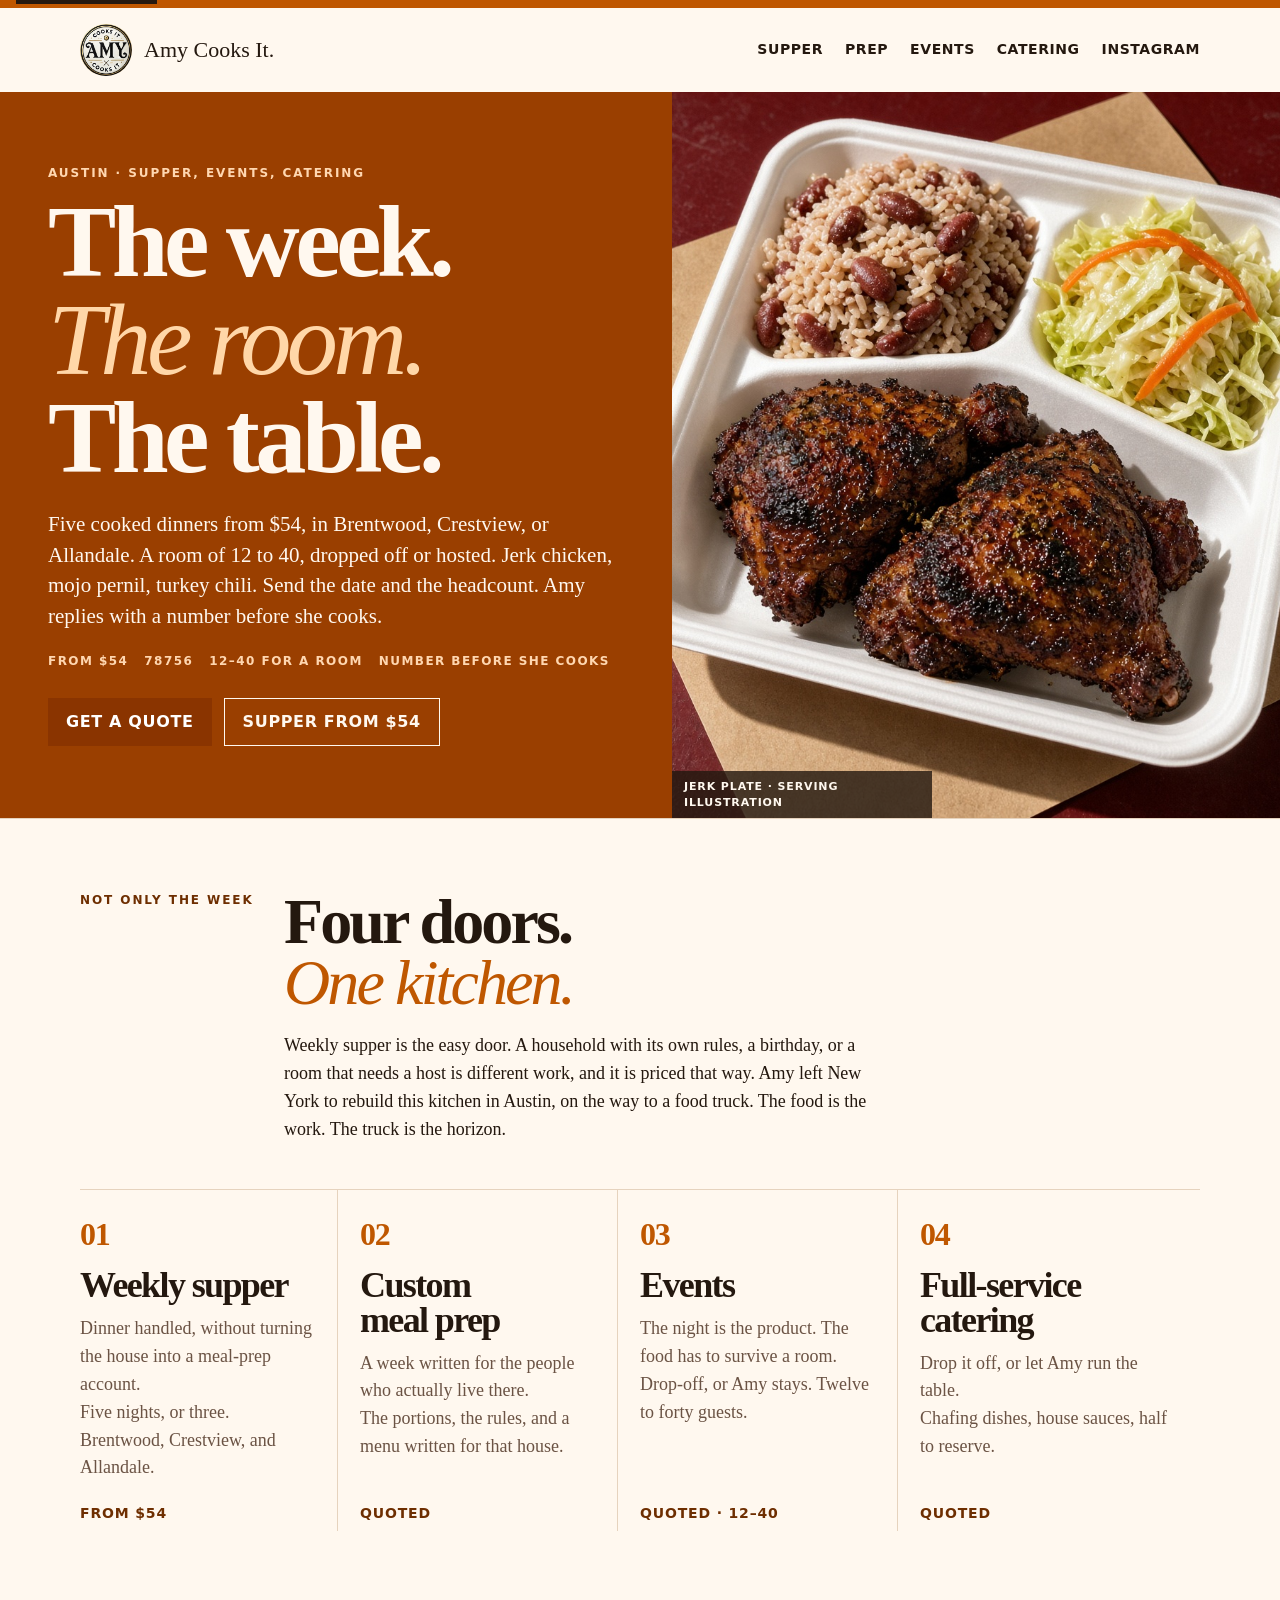
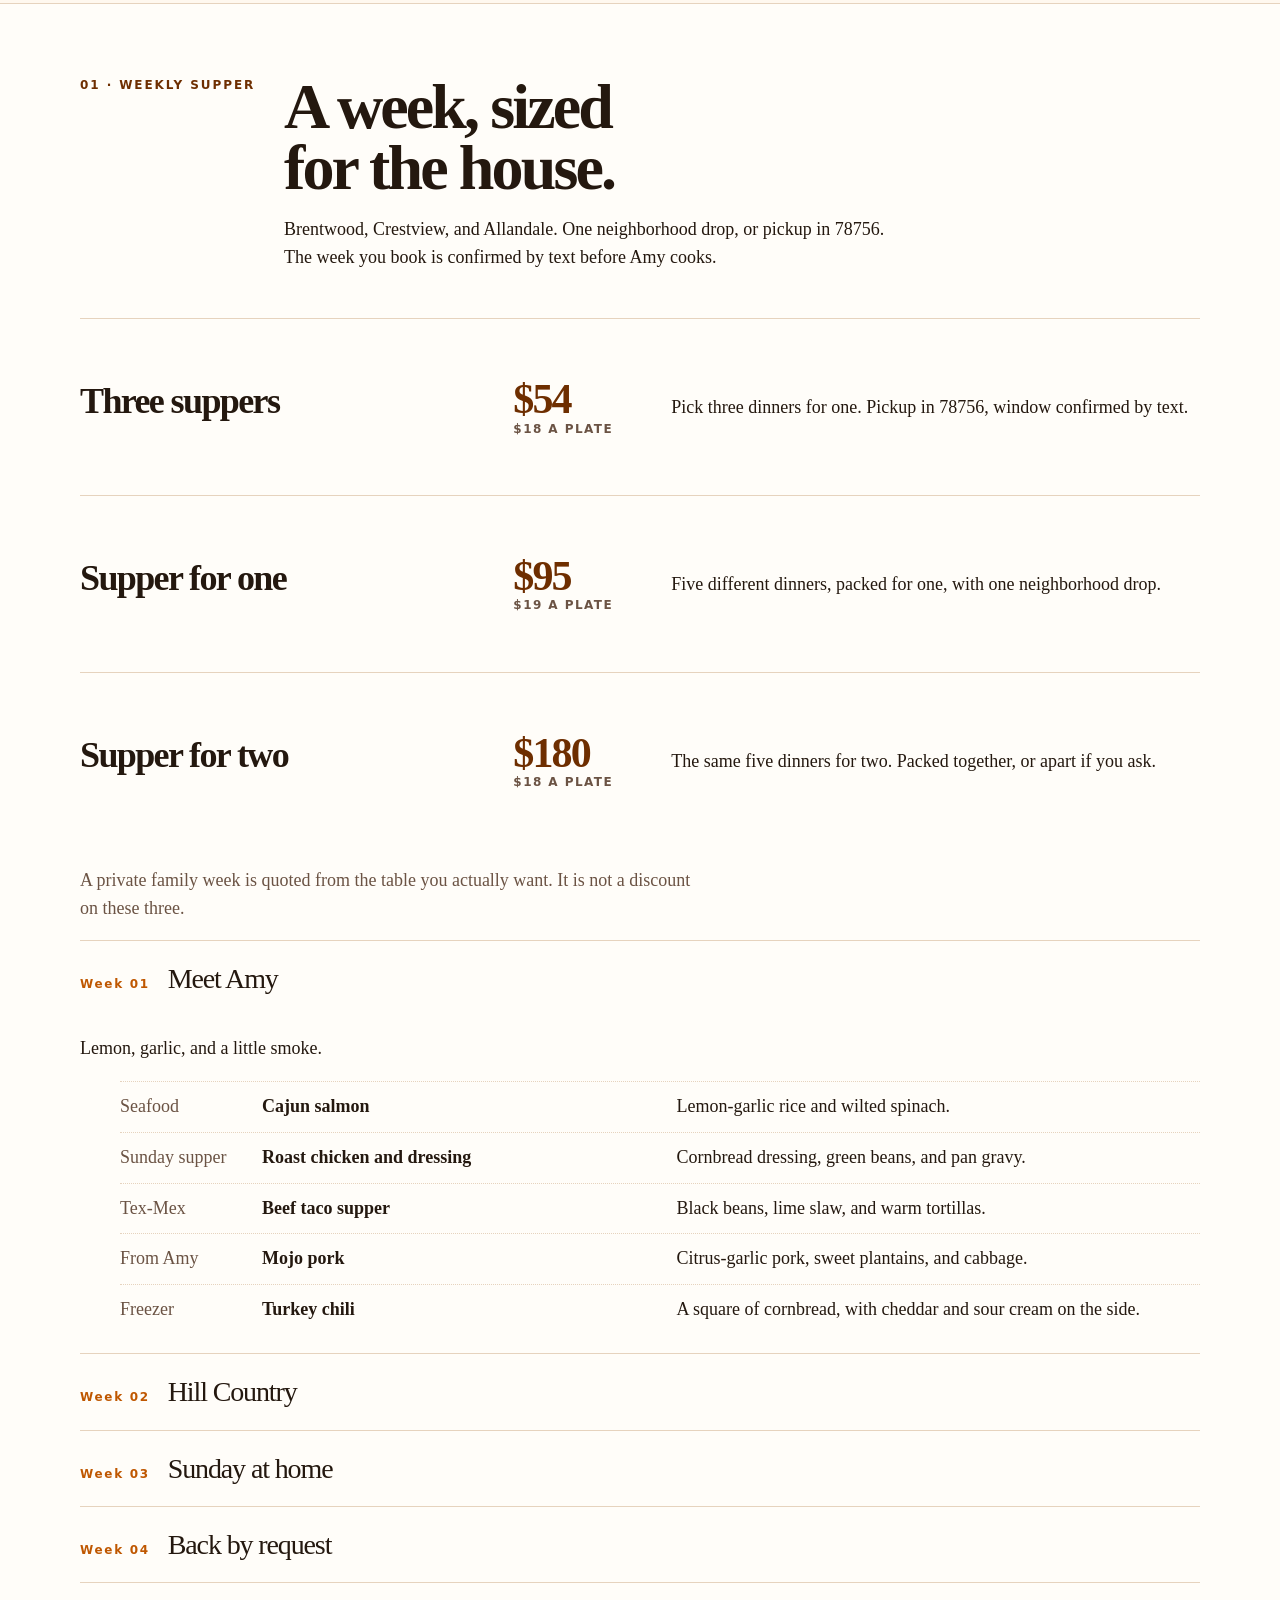
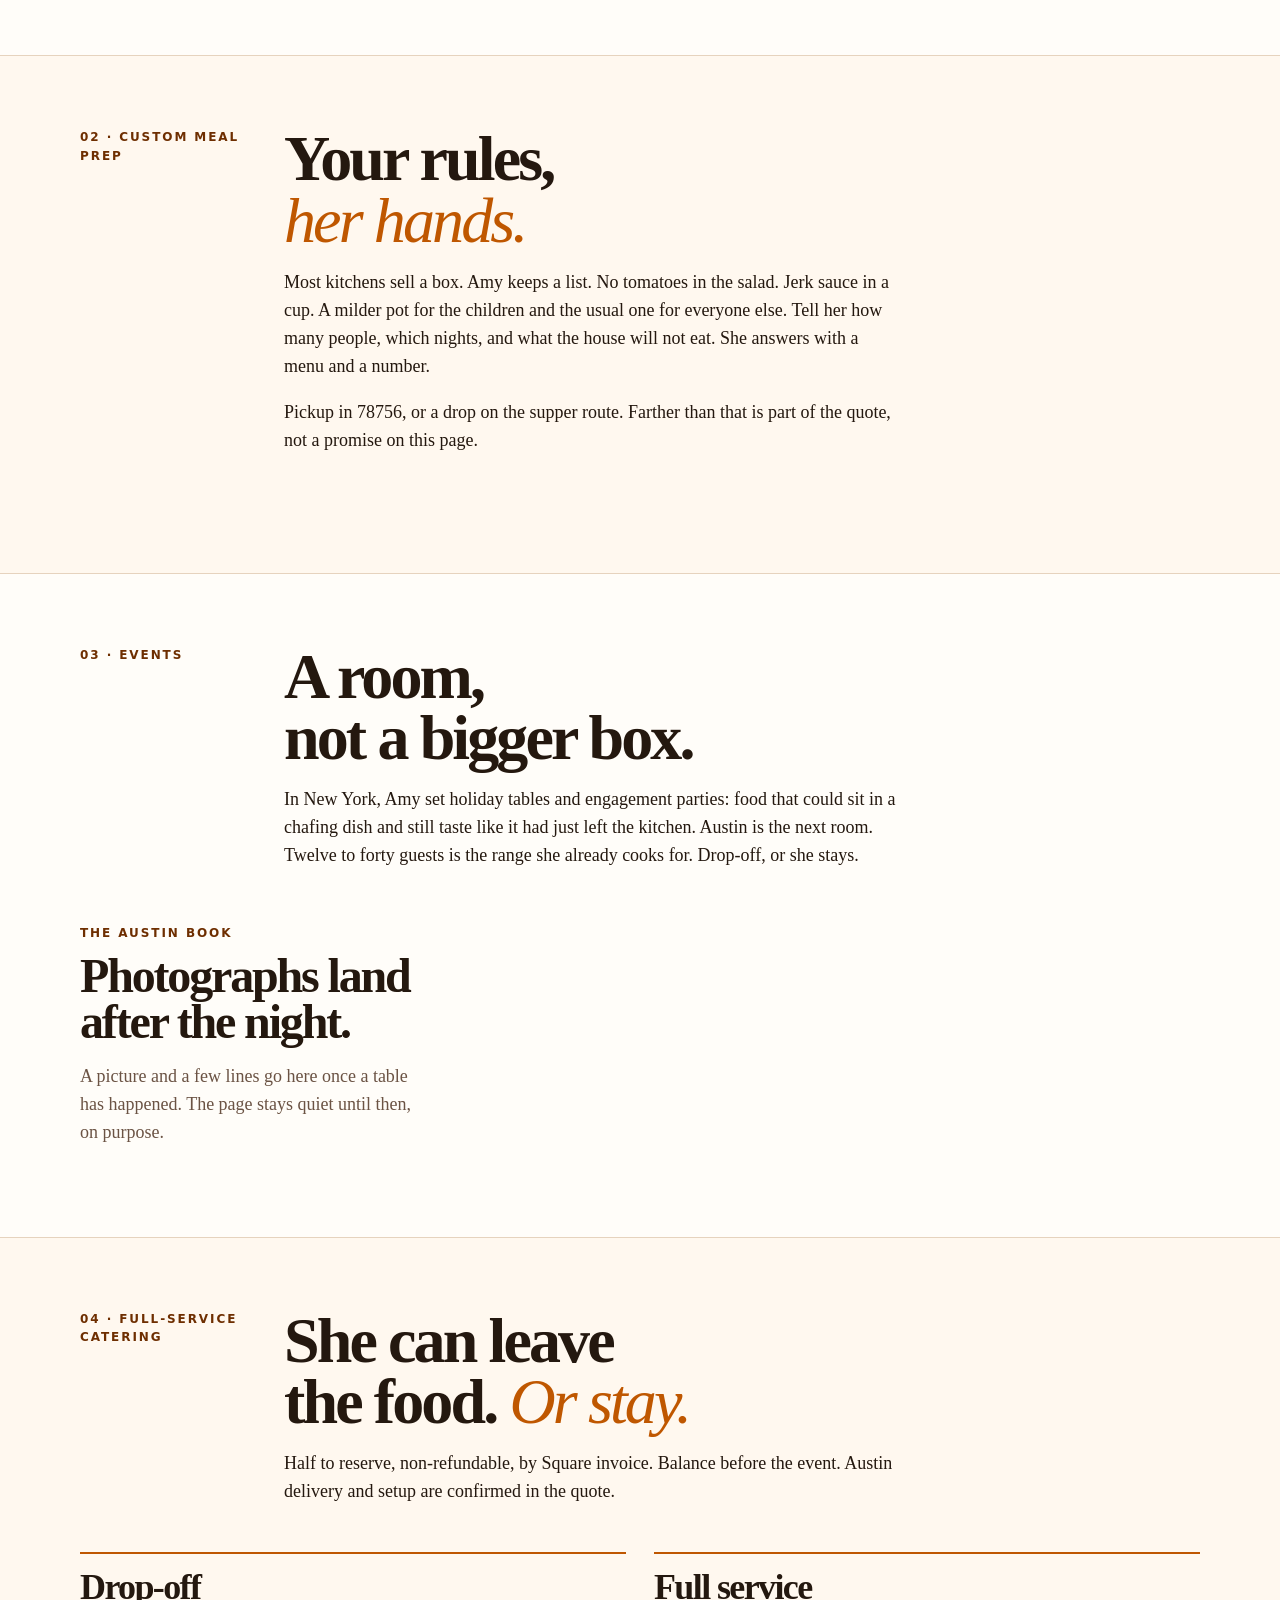
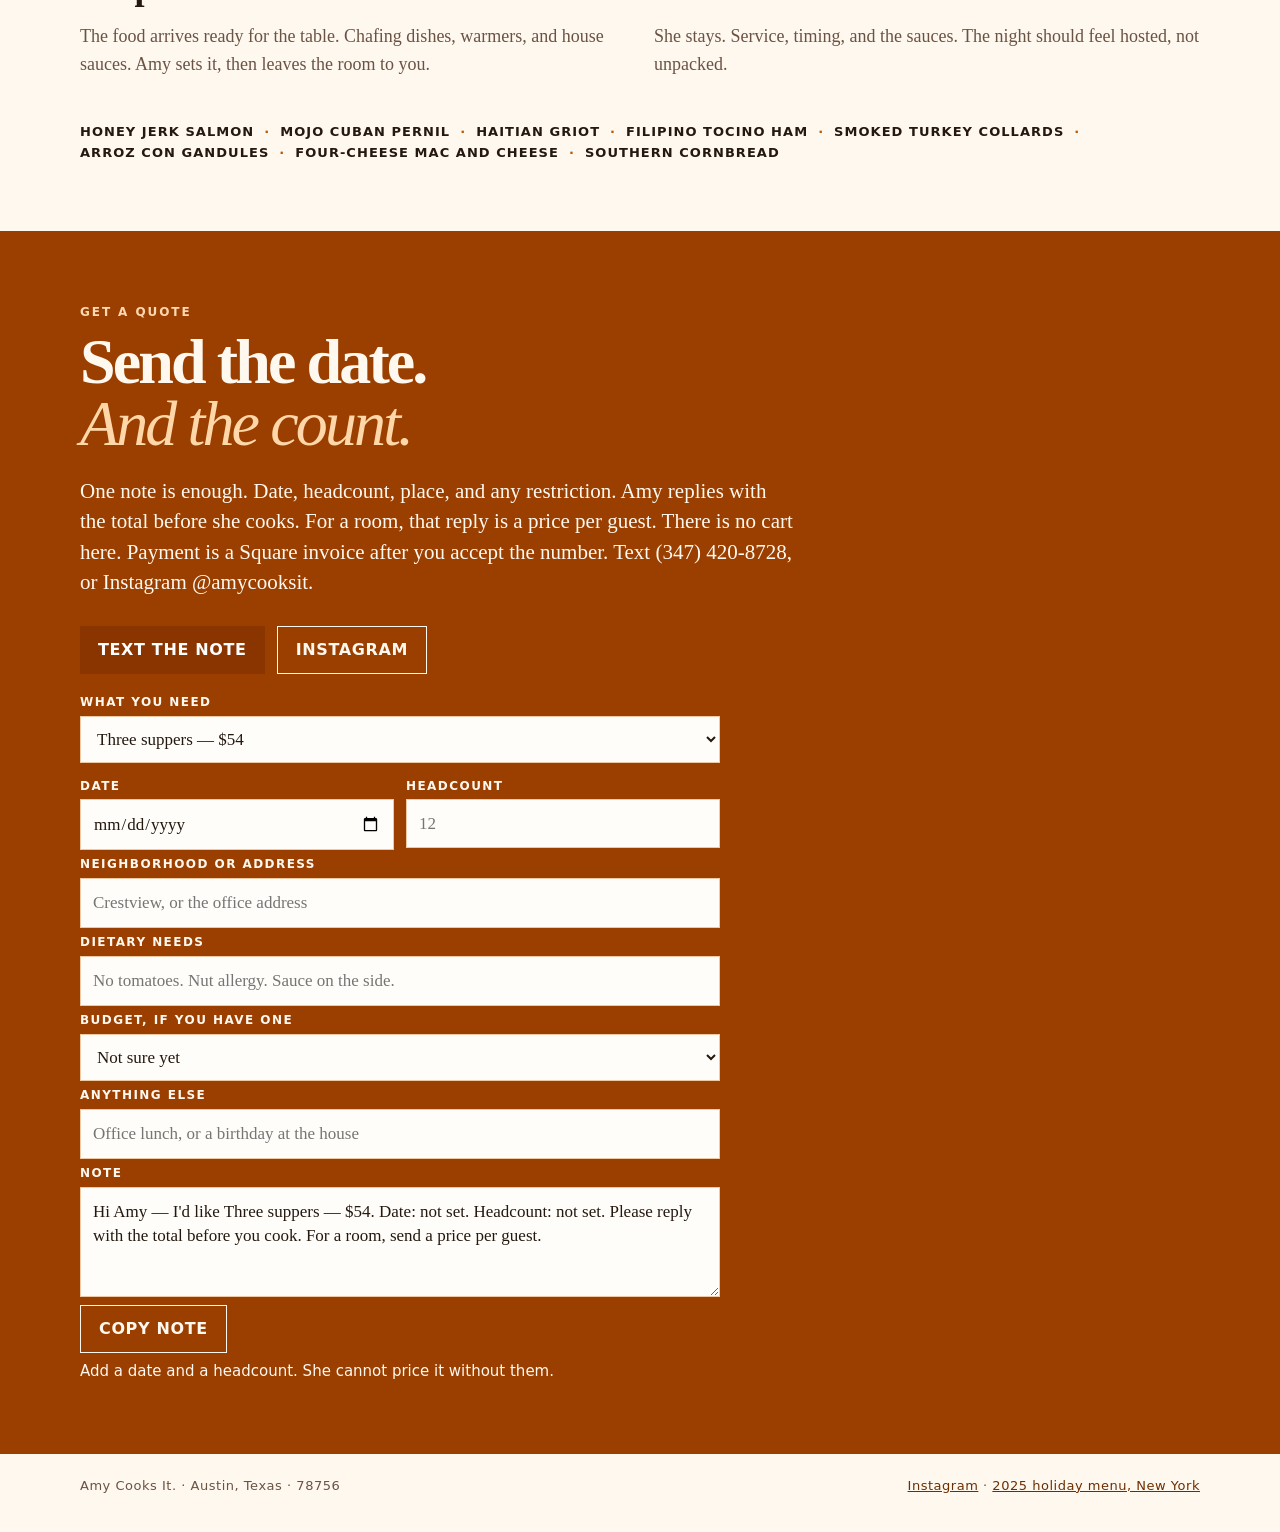
==== commit a1116f35: "Take the constraints section off the public page. Owner review does not need a limits list in front " ====
--- a/index.html
+++ b/index.html
@@ -128,19 +128,6 @@
       </div>
     </section>
 
-    <section class="section sheet" id="rules">
-      <div class="wrap">
-        <div class="section-head">
-          <p class="kicker">Before she cooks</p>
-          <div>
-            <h2>The constraints<br><em>are the quote.</em></h2>
-            <p>A buyer should be able to see the limits without emailing. What is not on this list is not a promise.</p>
-            <ul class="rules"><li>Supper drops in Brentwood, Crestview, and Allandale. Farther than that is a quote, not a promise.</li><li>A room is usually 12 to 40 guests. Outside that, ask. She will say if the kitchen can take it.</li><li>Half to reserve, non-refundable, by Square invoice. Balance before the event. This page does not charge a card.</li><li>Listed supper prices are the food. Tax, and any delivery fee, are on the invoice.</li><li>The kitchen is shared. Name the allergy in the note. She confirms the dish. This page does not claim an allergen-free kitchen.</li></ul>
-          </div>
-        </div>
-      </div>
-    </section>
-
     <section class="close" id="book">
       <div class="wrap">
         <p class="kicker">Get a quote</p>
--- a/assets/css/site.css
+++ b/assets/css/site.css
@@ -182,13 +182,6 @@
   font: 700 12px/1.4 ui-sans-serif, system-ui, sans-serif;
   letter-spacing: 0.12em;
   text-transform: uppercase;
-}
-
-.rules { margin: 22px 0 0; padding: 0; list-style: none; }
-.rules li {
-  max-width: var(--measure);
-  padding: 14px 0;
-  border-top: 1px solid var(--line);
 }
 
 .pair { display: grid; grid-template-columns: 1fr 1fr; gap: 12px; }
